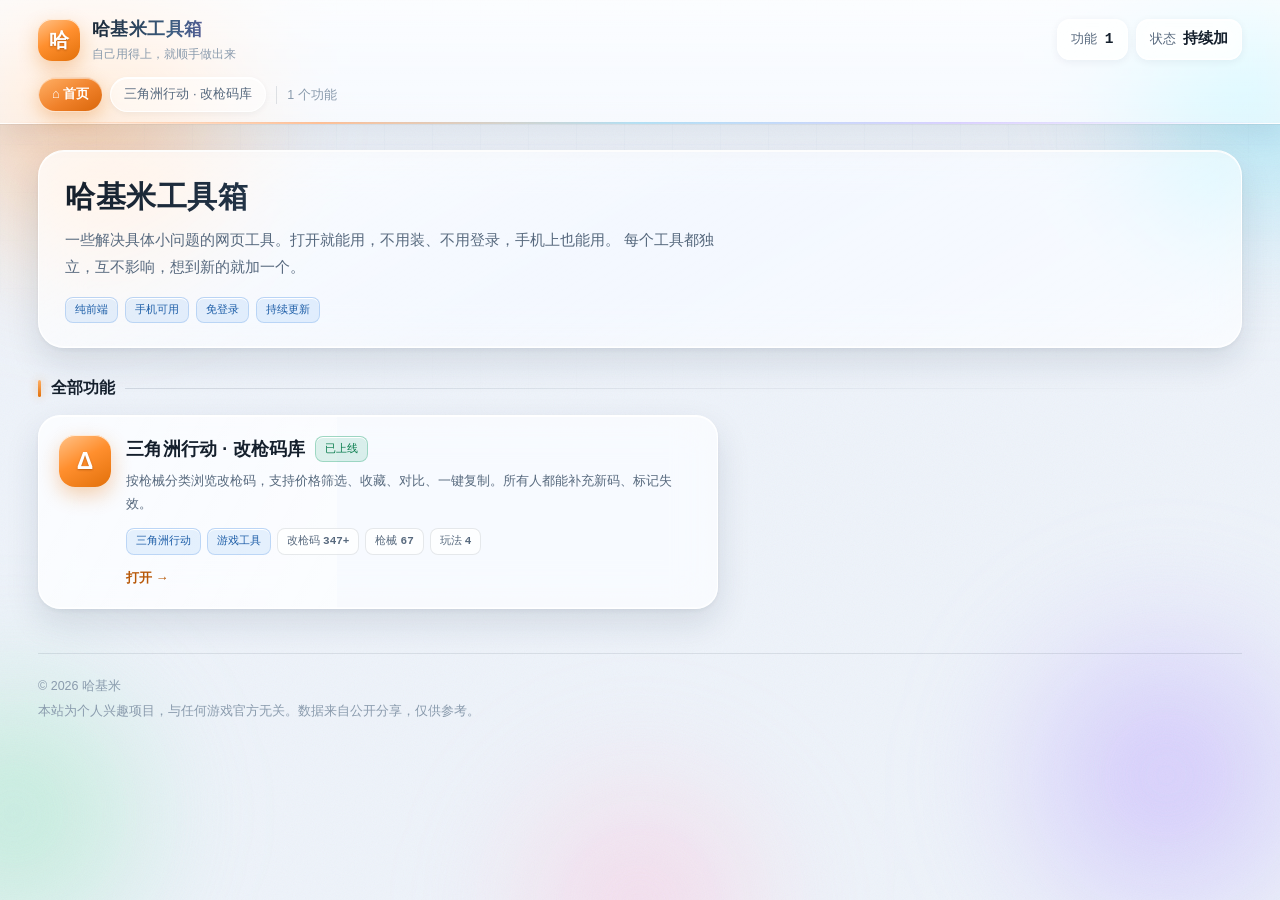
==== docs/index.html @ 0a2fc997 "update docs/index.html" ====
<!DOCTYPE html>
<html lang="zh-CN" data-base="./">
<head>
<meta charset="UTF-8" />
<meta name="viewport" content="width=device-width, initial-scale=1, viewport-fit=cover" />
<title>哈基米工具箱</title>
<meta name="description" content="哈基米工具箱 —— 自己用得上就顺手做出来的网页小工具集合，打开就能用，不用登录。" />
<link rel="icon" type="image/svg+xml" href="favicon.svg" />
<link rel="stylesheet" href="assets/theme.css" />
</head>
<body>
<div class="grain"></div>

<header class="top">
  <div class="top-in">
    <a class="brand" href="./">
      <div class="mark">哈</div>
      <div>
        <h1>哈基米工具箱</h1>
        <div class="sub">自己用得上，就顺手做出来</div>
      </div>
    </a>
    <div class="stats">
      <div class="stat">功能 <b id="s-feat">0</b></div>
      <div class="stat">状态 <b>持续加</b></div>
    </div>
  </div>
  <nav class="fnav" id="siteNav"></nav>
</header>

<div class="wrap">

  <section class="hero">
    <h2>哈基米工具箱</h2>
    <p>
      一些解决具体小问题的网页工具。打开就能用，不用装、不用登录，手机上也能用。
      每个工具都独立，互不影响，想到新的就加一个。
    </p>
    <div class="hero-tags">
      <span class="badge ftag">纯前端</span>
      <span class="badge ftag">手机可用</span>
      <span class="badge ftag">免登录</span>
      <span class="badge ftag">持续更新</span>
    </div>
  </section>

  <h3 class="sec-title">全部功能</h3>
  <div class="feat-grid" id="featureList"></div>

  <footer class="site">
    <div id="siteCopy"></div>
    <div>本站为个人兴趣项目，与任何游戏官方无关。数据来自公开分享，仅供参考。</div>
  </footer>

</div>

<script src="assets/site.js"></script>
</body>
</html>
---- docs/assets/theme.css ----
/* ============================================================
   哈基米工具箱 · 共用主题
   浅色液态玻璃。所有页面共用这一份，功能页只需写自己的部分。
   ============================================================ */

:root{
  --bg:#eef3fa;
  --txt:#141f2c; --dim:#57697e; --dim2:#8a9bad;
  --accent:#e2700a; --accent2:#b8590a; --ok:#0f9d63; --star:#c98a00; --bad:#d64545;
  --cyan:#0f8fa8;
  --mono:"JetBrains Mono","SFMono-Regular",Consolas,"Liberation Mono",monospace;
  /* 浅色液态玻璃 */
  --glass:rgba(255,255,255,.62);
  --glass-2:rgba(255,255,255,.78);
  --rim:rgba(255,255,255,.9);
  --rim-2:rgba(20,40,65,.09);
  --blur:blur(20px) saturate(185%);
  --shadow:0 2px 4px rgba(20,40,65,.05), 0 14px 34px rgba(20,40,65,.12);
  --inset:inset 0 1px 0 rgba(255,255,255,.95), inset 0 -1px 0 rgba(255,255,255,.5);
  --radius:22px;
  --maxw:1240px;
}

*{box-sizing:border-box}
[hidden]{display:none !important}
html,body{margin:0;padding:0}
body{
  color:var(--txt);min-height:100vh;-webkit-font-smoothing:antialiased;
  font:15px/1.6 -apple-system,BlinkMacSystemFont,"Segoe UI","Microsoft YaHei",sans-serif;
  background:var(--bg);
}

/* ① 淡淡的七彩光晕 —— 玻璃要有东西可以“折射”才成立 */
body::before{
  content:"";position:fixed;inset:-22%;z-index:0;pointer-events:none;
  background:
    radial-gradient(closest-side,rgba(255,178,120,.62),transparent 70%) 6% 2%/46vmax 46vmax no-repeat,
    radial-gradient(closest-side,rgba(126,214,235,.55),transparent 70%) 98% 4%/42vmax 42vmax no-repeat,
    radial-gradient(closest-side,rgba(186,166,255,.55),transparent 70%) 92% 96%/46vmax 46vmax no-repeat,
    radial-gradient(closest-side,rgba(150,225,186,.5),transparent 70%) 2% 98%/42vmax 42vmax no-repeat,
    radial-gradient(closest-side,rgba(255,190,215,.45),transparent 70%) 50% 108%/40vmax 40vmax no-repeat;
  filter:blur(48px) saturate(1.15);
  animation:drift 52s ease-in-out infinite alternate;
}
@keyframes drift{
  0%{transform:translate3d(0,0,0) scale(1)}
  50%{transform:translate3d(-2.4%,1.6%,0) scale(1.08)}
  100%{transform:translate3d(2%,-2%,0) scale(1.03)}
}
/* ② 极淡网格 + 颗粒噪点 */
body::after{
  content:"";position:fixed;inset:0;z-index:1;pointer-events:none;opacity:.55;
  background-image:
    linear-gradient(rgba(40,80,130,.05) 1px,transparent 1px),
    linear-gradient(90deg,rgba(40,80,130,.05) 1px,transparent 1px);
  background-size:48px 48px;
  -webkit-mask-image:radial-gradient(ellipse 118% 76% at 50% -6%,#000 6%,transparent 74%);
  mask-image:radial-gradient(ellipse 118% 76% at 50% -6%,#000 6%,transparent 74%);
}
.grain{position:fixed;inset:0;z-index:2;pointer-events:none;opacity:.05;mix-blend-mode:multiply;
  background-image:url("data:image/svg+xml,%3Csvg xmlns='http://www.w3.org/2000/svg' width='180' height='180'%3E%3Cfilter id='n'%3E%3CfeTurbulence type='fractalNoise' baseFrequency='.9' numOctaves='3'/%3E%3C/filter%3E%3Crect width='100%25' height='100%25' filter='url(%23n)'/%3E%3C/svg%3E")}

::selection{background:rgba(226,112,10,.22)}
::-webkit-scrollbar{width:10px;height:10px}
::-webkit-scrollbar-track{background:transparent}
::-webkit-scrollbar-thumb{background:rgba(30,60,95,.22);border-radius:6px;border:2px solid transparent;background-clip:content-box}
::-webkit-scrollbar-thumb:hover{background:rgba(30,60,95,.4);background-clip:content-box}

@keyframes cardIn{from{opacity:0;transform:translateY(9px) scale(.985)}to{opacity:1;transform:none}}
@media (prefers-reduced-motion:reduce){*{animation:none!important;transition:none!important}}

a{color:var(--accent2)}
button{font-family:inherit}
.wrap{max-width:var(--maxw);margin:0 auto;padding:0 18px 120px;position:relative;z-index:3}

/* ---------------- 顶栏 ---------------- */
header.top{position:sticky;top:0;z-index:30;
  background:linear-gradient(180deg,rgba(255,255,255,.82),rgba(255,255,255,.62));
  backdrop-filter:var(--blur);-webkit-backdrop-filter:var(--blur);
  border-bottom:1px solid rgba(255,255,255,.9);
  box-shadow:0 1px 0 rgba(20,40,65,.05),0 10px 28px rgba(20,40,65,.08)}
header.top::after{content:"";position:absolute;left:0;right:0;bottom:-1px;height:2px;
  background:linear-gradient(90deg,transparent,rgba(255,150,80,.6),rgba(120,200,235,.55),rgba(186,166,255,.5),transparent)}
.top-in{max-width:var(--maxw);margin:0 auto;padding:15px 18px 13px;display:flex;align-items:center;gap:14px;flex-wrap:wrap}
.brand{display:flex;align-items:center;gap:12px;min-width:0;cursor:pointer;text-decoration:none}
.mark{width:42px;height:42px;flex:0 0 42px;border-radius:14px;
  background:linear-gradient(150deg,#ffc38a,#ff8f2e 46%,#e2700a);
  display:grid;place-items:center;font-weight:800;font-size:20px;color:#fff;
  text-shadow:0 1px 2px rgba(120,50,0,.45);
  box-shadow:0 8px 20px rgba(226,112,10,.32),inset 0 1px 0 rgba(255,255,255,.75)}
.brand h1,.brand .bt{margin:0;font-size:17.5px;letter-spacing:.4px;white-space:nowrap;
  background:linear-gradient(92deg,#1b2836,#3c5d80 55%,#6b5ea8);-webkit-background-clip:text;
  background-clip:text;color:transparent}
.brand .sub{font-size:12px;color:var(--dim2);margin-top:2px}
.stats{margin-left:auto;display:flex;gap:8px;flex-wrap:wrap}
.stat{border-radius:13px;padding:8px 13px;font-size:12.5px;color:var(--dim);white-space:nowrap;
  background:rgba(255,255,255,.66);border:1px solid rgba(255,255,255,.95);
  backdrop-filter:blur(12px) saturate(160%);-webkit-backdrop-filter:blur(12px) saturate(160%);
  box-shadow:var(--inset),0 2px 8px rgba(20,40,65,.06)}
.stat b{color:var(--txt);font-size:14.5px;font-family:var(--mono);margin-left:4px}

/* 功能切换导航（顶栏第二行，由 site.js 渲染） */
.fnav{max-width:var(--maxw);margin:0 auto;padding:0 18px 11px;display:flex;gap:7px;flex-wrap:wrap;align-items:center}
.fnav a{display:inline-flex;align-items:center;gap:6px;padding:6px 13px;border-radius:999px;
  font-size:13px;text-decoration:none;color:var(--dim);white-space:nowrap;
  background:rgba(255,255,255,.5);border:1px solid rgba(255,255,255,.9);
  box-shadow:inset 0 1px 0 #fff,0 2px 6px rgba(20,40,65,.05);transition:.16s}
.fnav a:hover{color:var(--txt);transform:translateY(-1px);background:rgba(255,255,255,.75)}
.fnav a.on{color:#fff;font-weight:700;border-color:rgba(255,255,255,.7);
  background:linear-gradient(150deg,#ffb066,#f0812a 55%,#d9660a);
  box-shadow:0 6px 18px rgba(226,112,10,.3),inset 0 1px 0 rgba(255,255,255,.5)}
.fnav .sep{width:1px;height:18px;background:rgba(20,40,65,.12);margin:0 3px}

/* ---------------- 按钮 ---------------- */
.btn{padding:10px 15px;border-radius:12px;font-size:13.5px;cursor:pointer;white-space:nowrap;
  color:var(--dim);background:rgba(255,255,255,.7);border:1px solid rgba(255,255,255,.95);
  backdrop-filter:blur(10px);box-shadow:var(--inset),0 2px 8px rgba(20,40,65,.06);
  transition:transform .16s,border-color .16s,color .16s,box-shadow .16s}
.btn:hover{color:var(--txt);transform:translateY(-1px);
  border-color:rgba(255,255,255,1);box-shadow:var(--inset),0 6px 16px rgba(20,40,65,.12)}
.btn.on,.btn.primary{color:#fff;font-weight:700;border-color:rgba(255,255,255,.7);
  background:linear-gradient(150deg,#ffb066,#f0812a 52%,#d9660a);
  box-shadow:0 8px 20px rgba(226,112,10,.32),inset 0 1px 0 rgba(255,255,255,.5)}
.btn.ghost{background:rgba(255,255,255,.5)}

/* ---------------- 通用小元件 ---------------- */
.badge{font-size:11px;padding:3.5px 9px;border-radius:8px;white-space:nowrap;color:var(--dim);
  background:rgba(255,255,255,.72);border:1px solid rgba(20,40,65,.1);
  box-shadow:inset 0 1px 0 #fff}
.copy{flex:0 0 auto;padding:7px 13px;border-radius:11px;font-size:12.5px;cursor:pointer;white-space:nowrap;
  color:var(--txt);background:rgba(255,255,255,.8);border:1px solid rgba(255,255,255,.95);
  box-shadow:var(--inset),0 2px 6px rgba(20,40,65,.07);transition:.16s}
.copy:hover{color:#fff;font-weight:700;border-color:rgba(255,255,255,.7);
  background:linear-gradient(150deg,#ffb066,#f0812a);box-shadow:0 6px 16px rgba(226,112,10,.3)}
.copy.done{color:#fff;font-weight:700;background:var(--ok);border-color:transparent}
.icon-btn{width:32px;height:32px;border-radius:11px;font-size:15px;line-height:1;padding:0;cursor:pointer;
  display:grid;place-items:center;color:var(--dim2);background:rgba(255,255,255,.75);
  border:1px solid rgba(255,255,255,.95);box-shadow:var(--inset),0 2px 6px rgba(20,40,65,.07);transition:.16s}
.icon-btn:hover{color:var(--txt);transform:translateY(-1px);box-shadow:var(--inset),0 6px 14px rgba(20,40,65,.13)}

/* ---------------- 表单 ---------------- */
input[type=text],input[type=search],input:not([type]),select{
  padding:11px 13px;border-radius:13px;color:var(--txt);font-size:14px;font-family:inherit;
  outline:none;background:rgba(255,255,255,.9);border:1px solid rgba(20,40,65,.14);
  box-shadow:inset 0 1px 2px rgba(20,40,65,.06);transition:.16s}
input:focus,select:focus{border-color:rgba(226,112,10,.6);box-shadow:0 0 0 3px rgba(226,112,10,.16)}
.form-grid{display:flex;flex-direction:column;gap:12px;margin-top:4px}
.form-grid label{display:flex;flex-direction:column;gap:5px;font-size:13px;color:var(--dim)}
.form-grid label b{color:var(--accent2);font-weight:600}
.form-grid .hint{font-size:11.5px;color:var(--dim2)}
.form-actions{display:flex;gap:9px;justify-content:flex-end;margin-top:6px}
.form-actions .btn{padding:10px 18px}
.form-err{color:var(--bad);font-size:13px;min-height:18px}

/* ---------------- 弹窗 / 提示 / 回到顶部 ---------------- */
.modal{position:fixed;inset:0;z-index:60;display:flex;align-items:center;justify-content:center;padding:20px;
  background:rgba(210,222,238,.55);backdrop-filter:blur(12px) saturate(140%);-webkit-backdrop-filter:blur(12px)}
.modal-in{width:100%;max-width:1000px;max-height:86vh;overflow:auto;padding:20px 22px 24px;border-radius:24px;
  background:rgba(255,255,255,.9);
  border:1px solid #fff;backdrop-filter:blur(30px) saturate(190%);-webkit-backdrop-filter:blur(30px) saturate(190%);
  box-shadow:inset 0 1px 0 #fff,0 30px 70px rgba(20,40,65,.28)}
.modal h2{margin:0 0 14px;font-size:17px;display:flex;align-items:center;gap:10px}
.modal h2 .x{margin-left:auto}

.toast{position:fixed;left:50%;bottom:26px;z-index:80;font-weight:700;font-size:14px;padding:11px 22px;border-radius:16px;
  color:#fff;background:linear-gradient(160deg,#3ecf95,var(--ok));border:1px solid rgba(255,255,255,.6);
  box-shadow:inset 0 1px 0 rgba(255,255,255,.5),0 16px 36px rgba(20,40,65,.24);
  transform:translate(-50%,90px);opacity:0;pointer-events:none;transition:.28s}
.toast.on{transform:translate(-50%,0);opacity:1}
.toast.err{background:linear-gradient(160deg,#f0837f,var(--bad))}

.totop{position:fixed;right:20px;bottom:22px;z-index:45;width:46px;height:46px;border-radius:16px;
  font-size:18px;color:var(--txt);cursor:pointer;display:grid;place-items:center;
  background:rgba(255,255,255,.85);border:1px solid #fff;
  backdrop-filter:blur(20px) saturate(180%);-webkit-backdrop-filter:blur(20px) saturate(180%);
  box-shadow:inset 0 1px 0 #fff,0 16px 36px rgba(20,40,65,.2);
  transition:opacity .24s,transform .24s,color .16s;
  opacity:0;transform:translateY(12px);pointer-events:none}
.totop.on{opacity:1;transform:none;pointer-events:auto}
.totop:hover{color:var(--accent);transform:translateY(-3px)}

.empty{text-align:center;padding:70px 20px;color:var(--dim2)}
.empty b{display:block;font-size:16px;color:var(--dim);margin-bottom:6px}

footer.site{margin-top:44px;padding-top:20px;border-top:1px solid rgba(20,40,65,.1);
  font-size:12.5px;color:var(--dim2);line-height:2}

/* 通用玻璃卡片（功能页可复用） */
.card{position:relative;border-radius:var(--radius);padding:16px 17px;
  background-color:rgba(255,255,255,.66);
  background-image:linear-gradient(160deg,rgba(255,255,255,.5),rgba(255,255,255,.16) 50%,rgba(255,255,255,.34));
  border:1px solid rgba(255,255,255,.95);border-top-color:rgba(255,255,255,1);
  backdrop-filter:var(--blur);-webkit-backdrop-filter:var(--blur);
  box-shadow:var(--inset),var(--shadow);
  transition:transform .2s ease,box-shadow .2s ease;animation:cardIn .3s ease both}
.card:hover{transform:translateY(-4px);
  box-shadow:var(--inset),0 26px 50px rgba(20,40,65,.2),0 0 30px rgba(255,168,96,.25)}

@media (max-width:620px){
  .brand h1,.brand .bt{font-size:15px} .stats{width:100%;margin-left:0}
}
@media (max-width:760px){
  body::before{filter:blur(34px) saturate(1.1)}
}

/* ============================================================
   首页：Hero + 功能卡片
   ============================================================ */
.hero{margin:26px 0 22px;padding:26px 26px 24px;border-radius:26px;position:relative;overflow:hidden;
  background:linear-gradient(150deg,rgba(255,255,255,.8),rgba(255,255,255,.5) 50%,rgba(255,255,255,.68));
  border:1px solid rgba(255,255,255,.95);backdrop-filter:var(--blur);-webkit-backdrop-filter:var(--blur);
  box-shadow:var(--inset),var(--shadow);animation:cardIn .3s ease both}
.hero h2{margin:0 0 11px;font-size:30px;letter-spacing:.5px;line-height:1.3;
  background:linear-gradient(92deg,#16202c,#3c5d80 50%,#6b5ea8);
  -webkit-background-clip:text;background-clip:text;color:transparent}
.hero p{margin:0;font-size:14.5px;color:var(--dim);max-width:660px;line-height:1.85}
.hero .hero-tags{display:flex;gap:7px;flex-wrap:wrap;margin-top:16px}

.sec-title{display:flex;align-items:center;gap:10px;margin:28px 0 14px;font-size:15.5px;font-weight:700;color:var(--txt)}
.sec-title::before{content:"";width:3px;height:17px;border-radius:2px;
  background:linear-gradient(180deg,#ffb066,#e2700a);box-shadow:0 0 10px rgba(226,112,10,.45)}
.sec-title::after{content:"";flex:1;height:1px;background:linear-gradient(90deg,rgba(20,40,65,.13),transparent)}

.feat-grid{display:grid;gap:14px;grid-template-columns:repeat(auto-fit,minmax(320px,1fr))}
.fcard{position:relative;overflow:hidden;display:flex;gap:15px;padding:19px 20px;border-radius:22px;
  max-width:680px;text-decoration:none;color:inherit;
  background-color:rgba(255,255,255,.66);
  background-image:linear-gradient(118deg,rgba(255,255,255,.9),rgba(255,255,255,0) 38%,rgba(255,255,255,.45));
  background-size:240% 100%;background-position:140% 0;background-repeat:no-repeat;
  border:1px solid rgba(255,255,255,.95);border-top-color:#fff;
  backdrop-filter:var(--blur);-webkit-backdrop-filter:var(--blur);
  box-shadow:var(--inset),var(--shadow);
  transition:transform .2s,box-shadow .2s,background-position .6s;
  animation:cardIn .3s ease both}
.fcard:hover{transform:translateY(-4px);background-position:-45% 0;
  box-shadow:var(--inset),0 26px 50px rgba(20,40,65,.2),0 0 30px rgba(255,168,96,.25)}
.fcard.coming{opacity:.72;cursor:default}
.fcard.coming:hover{transform:none;background-position:140% 0;box-shadow:var(--inset),var(--shadow)}
.ficon{flex:0 0 52px;height:52px;border-radius:16px;display:grid;place-items:center;
  font-size:23px;font-weight:800;color:#fff;text-shadow:0 1px 2px rgba(120,50,0,.45);
  background:linear-gradient(150deg,#ffc38a,#ff8f2e 46%,#e2700a);
  box-shadow:0 8px 20px rgba(226,112,10,.32),inset 0 1px 0 rgba(255,255,255,.75)}
.fcard.coming .ficon{background:linear-gradient(150deg,#d5dfea,#b9c7d6);box-shadow:none;color:#5b6b7e;text-shadow:none}
.fbody{flex:1;min-width:0}
.fhead{display:flex;align-items:center;gap:9px;flex-wrap:wrap}
.fname{font-size:17.5px;font-weight:700;letter-spacing:.25px}
.fdesc{margin-top:7px;font-size:13px;color:var(--dim);line-height:1.75}
.fbadges{display:flex;gap:6px;flex-wrap:wrap;margin-top:12px}
.badge.ftag{color:#1f5fa8;border-color:rgba(60,130,220,.24);background:rgba(90,160,240,.14)}
.badge.st-online{color:#0b7d4f;border-color:rgba(15,157,99,.3);background:rgba(15,157,99,.13)}
.badge.st-beta{color:#9a6a00;border-color:rgba(201,138,0,.3);background:rgba(255,196,60,.2)}
.badge.st-coming{color:var(--dim2)}
.fgo{margin-top:13px;font-size:13px;font-weight:600;color:var(--accent2);
  display:flex;align-items:center;gap:6px;transition:gap .2s}
.fcard:hover .fgo{gap:11px}

@media (max-width:620px){
  .hero{padding:20px 18px;border-radius:22px}
  .hero h2{font-size:24px}
  .feat-grid{grid-template-columns:1fr}
}
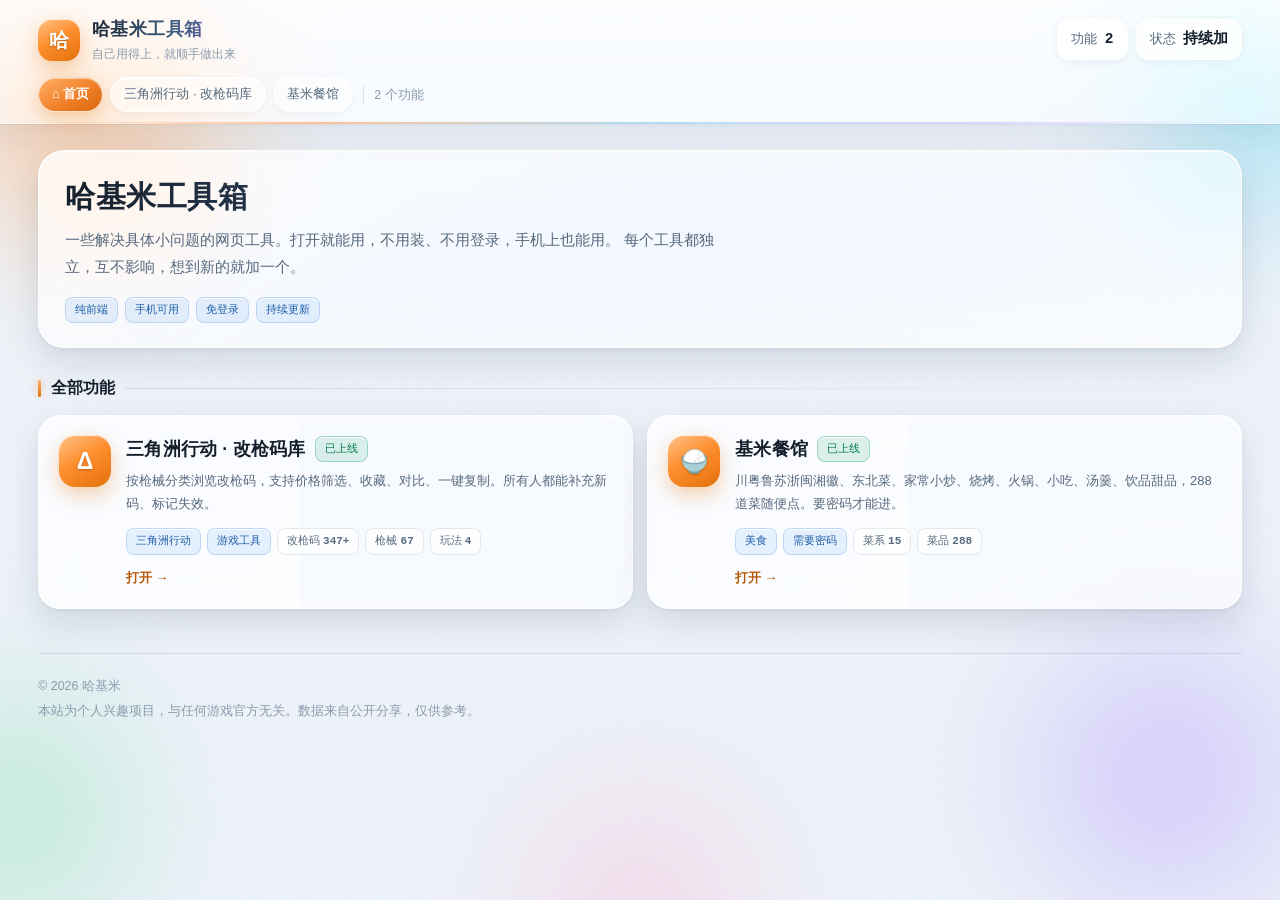
==== commit 4c959ce8: "update docs/index.html" ====
--- a/docs/index.html
+++ b/docs/index.html
@@ -6,6 +6,17 @@
 <title>哈基米工具箱</title>
 <meta name="description" content="哈基米工具箱 —— 自己用得上就顺手做出来的网页小工具集合，打开就能用，不用登录。" />
 <link rel="icon" type="image/svg+xml" href="favicon.svg" />
+<!-- 图标与 PWA -->
+<link rel="apple-touch-icon" sizes="180x180" href="icons/apple-touch-icon.png" />
+<link rel="icon" type="image/png" sizes="192x192" href="icons/icon-192.png" />
+<link rel="icon" type="image/png" sizes="32x32" href="icons/favicon-32.png" />
+<link rel="manifest" href="manifest.webmanifest" />
+<meta name="theme-color" content="#f0892c" />
+<meta name="apple-mobile-web-app-capable" content="yes" />
+<meta name="apple-mobile-web-app-status-bar-style" content="default" />
+<meta name="apple-mobile-web-app-title" content="哈基米" />
+<meta name="mobile-web-app-capable" content="yes" />
+<!-- /图标与 PWA -->
 <link rel="stylesheet" href="assets/theme.css" />
 </head>
 <body>
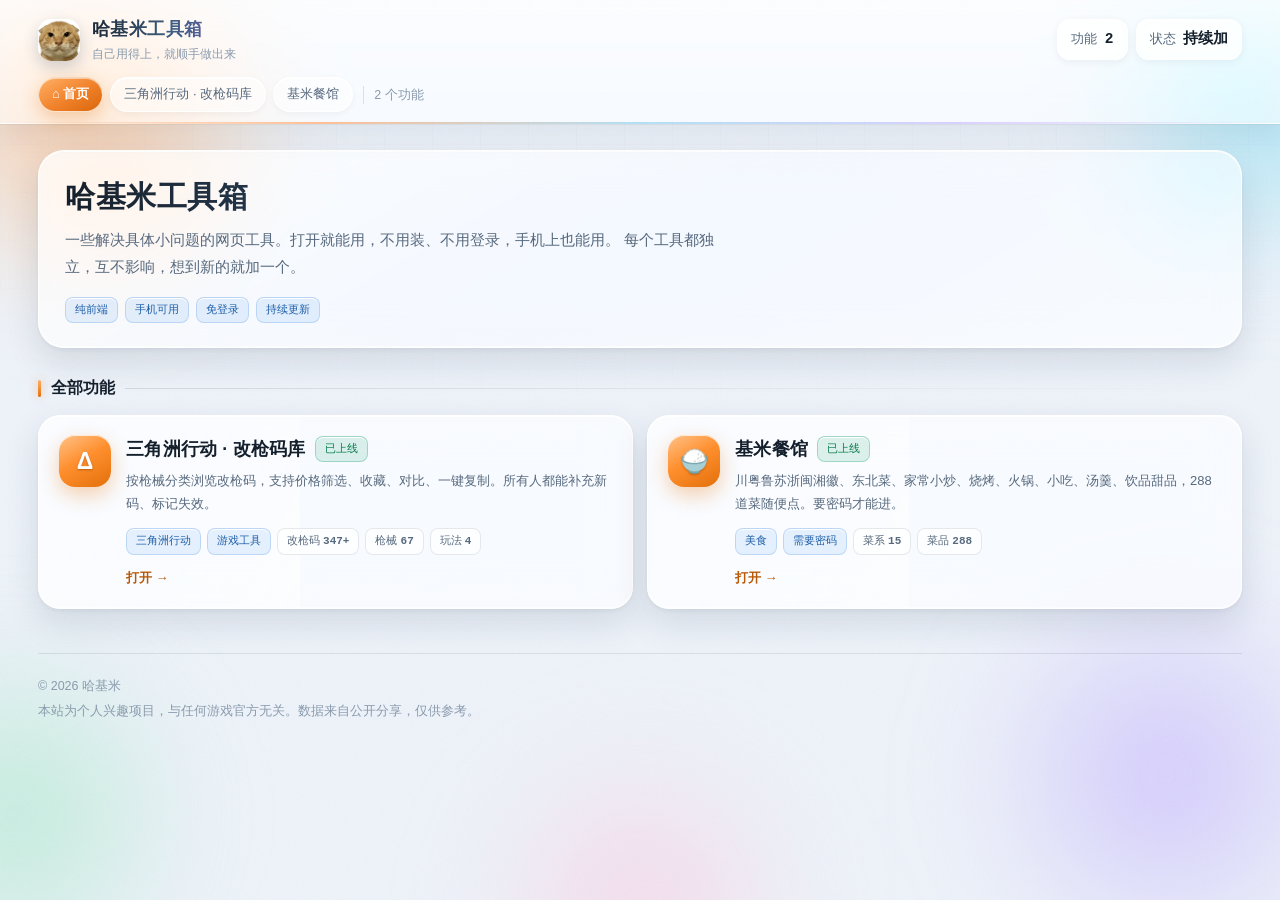
==== commit 34261598: "update docs/index.html" ====
--- a/docs/index.html
+++ b/docs/index.html
@@ -25,7 +25,7 @@
 <header class="top">
   <div class="top-in">
     <a class="brand" href="./">
-      <div class="mark">哈</div>
+      <div class="mark has-img"><img src="icons/icon-192.png" alt="哈基米工具箱" width="42" height="42" /></div>
       <div>
         <h1>哈基米工具箱</h1>
         <div class="sub">自己用得上，就顺手做出来</div>
--- a/docs/assets/theme.css
+++ b/docs/assets/theme.css
@@ -1,261 +1,266 @@
-/* ============================================================
-   哈基米工具箱 · 共用主题
-   浅色液态玻璃。所有页面共用这一份，功能页只需写自己的部分。
-   ============================================================ */
-
-:root{
-  --bg:#eef3fa;
-  --txt:#141f2c; --dim:#57697e; --dim2:#8a9bad;
-  --accent:#e2700a; --accent2:#b8590a; --ok:#0f9d63; --star:#c98a00; --bad:#d64545;
-  --cyan:#0f8fa8;
-  --mono:"JetBrains Mono","SFMono-Regular",Consolas,"Liberation Mono",monospace;
-  /* 浅色液态玻璃 */
-  --glass:rgba(255,255,255,.62);
-  --glass-2:rgba(255,255,255,.78);
-  --rim:rgba(255,255,255,.9);
-  --rim-2:rgba(20,40,65,.09);
-  --blur:blur(20px) saturate(185%);
-  --shadow:0 2px 4px rgba(20,40,65,.05), 0 14px 34px rgba(20,40,65,.12);
-  --inset:inset 0 1px 0 rgba(255,255,255,.95), inset 0 -1px 0 rgba(255,255,255,.5);
-  --radius:22px;
-  --maxw:1240px;
-}
-
-*{box-sizing:border-box}
-[hidden]{display:none !important}
-html,body{margin:0;padding:0}
-body{
-  color:var(--txt);min-height:100vh;-webkit-font-smoothing:antialiased;
-  font:15px/1.6 -apple-system,BlinkMacSystemFont,"Segoe UI","Microsoft YaHei",sans-serif;
-  background:var(--bg);
-}
-
-/* ① 淡淡的七彩光晕 —— 玻璃要有东西可以“折射”才成立 */
-body::before{
-  content:"";position:fixed;inset:-22%;z-index:0;pointer-events:none;
-  background:
-    radial-gradient(closest-side,rgba(255,178,120,.62),transparent 70%) 6% 2%/46vmax 46vmax no-repeat,
-    radial-gradient(closest-side,rgba(126,214,235,.55),transparent 70%) 98% 4%/42vmax 42vmax no-repeat,
-    radial-gradient(closest-side,rgba(186,166,255,.55),transparent 70%) 92% 96%/46vmax 46vmax no-repeat,
-    radial-gradient(closest-side,rgba(150,225,186,.5),transparent 70%) 2% 98%/42vmax 42vmax no-repeat,
-    radial-gradient(closest-side,rgba(255,190,215,.45),transparent 70%) 50% 108%/40vmax 40vmax no-repeat;
-  filter:blur(48px) saturate(1.15);
-  animation:drift 52s ease-in-out infinite alternate;
-}
-@keyframes drift{
-  0%{transform:translate3d(0,0,0) scale(1)}
-  50%{transform:translate3d(-2.4%,1.6%,0) scale(1.08)}
-  100%{transform:translate3d(2%,-2%,0) scale(1.03)}
-}
-/* ② 极淡网格 + 颗粒噪点 */
-body::after{
-  content:"";position:fixed;inset:0;z-index:1;pointer-events:none;opacity:.55;
-  background-image:
-    linear-gradient(rgba(40,80,130,.05) 1px,transparent 1px),
-    linear-gradient(90deg,rgba(40,80,130,.05) 1px,transparent 1px);
-  background-size:48px 48px;
-  -webkit-mask-image:radial-gradient(ellipse 118% 76% at 50% -6%,#000 6%,transparent 74%);
-  mask-image:radial-gradient(ellipse 118% 76% at 50% -6%,#000 6%,transparent 74%);
-}
-.grain{position:fixed;inset:0;z-index:2;pointer-events:none;opacity:.05;mix-blend-mode:multiply;
-  background-image:url("data:image/svg+xml,%3Csvg xmlns='http://www.w3.org/2000/svg' width='180' height='180'%3E%3Cfilter id='n'%3E%3CfeTurbulence type='fractalNoise' baseFrequency='.9' numOctaves='3'/%3E%3C/filter%3E%3Crect width='100%25' height='100%25' filter='url(%23n)'/%3E%3C/svg%3E")}
-
-::selection{background:rgba(226,112,10,.22)}
-::-webkit-scrollbar{width:10px;height:10px}
-::-webkit-scrollbar-track{background:transparent}
-::-webkit-scrollbar-thumb{background:rgba(30,60,95,.22);border-radius:6px;border:2px solid transparent;background-clip:content-box}
-::-webkit-scrollbar-thumb:hover{background:rgba(30,60,95,.4);background-clip:content-box}
-
-@keyframes cardIn{from{opacity:0;transform:translateY(9px) scale(.985)}to{opacity:1;transform:none}}
-@media (prefers-reduced-motion:reduce){*{animation:none!important;transition:none!important}}
-
-a{color:var(--accent2)}
-button{font-family:inherit}
-.wrap{max-width:var(--maxw);margin:0 auto;padding:0 18px 120px;position:relative;z-index:3}
-
-/* ---------------- 顶栏 ---------------- */
-header.top{position:sticky;top:0;z-index:30;
-  background:linear-gradient(180deg,rgba(255,255,255,.82),rgba(255,255,255,.62));
-  backdrop-filter:var(--blur);-webkit-backdrop-filter:var(--blur);
-  border-bottom:1px solid rgba(255,255,255,.9);
-  box-shadow:0 1px 0 rgba(20,40,65,.05),0 10px 28px rgba(20,40,65,.08)}
-header.top::after{content:"";position:absolute;left:0;right:0;bottom:-1px;height:2px;
-  background:linear-gradient(90deg,transparent,rgba(255,150,80,.6),rgba(120,200,235,.55),rgba(186,166,255,.5),transparent)}
-.top-in{max-width:var(--maxw);margin:0 auto;padding:15px 18px 13px;display:flex;align-items:center;gap:14px;flex-wrap:wrap}
-.brand{display:flex;align-items:center;gap:12px;min-width:0;cursor:pointer;text-decoration:none}
-.mark{width:42px;height:42px;flex:0 0 42px;border-radius:14px;
-  background:linear-gradient(150deg,#ffc38a,#ff8f2e 46%,#e2700a);
-  display:grid;place-items:center;font-weight:800;font-size:20px;color:#fff;
-  text-shadow:0 1px 2px rgba(120,50,0,.45);
-  box-shadow:0 8px 20px rgba(226,112,10,.32),inset 0 1px 0 rgba(255,255,255,.75)}
-.brand h1,.brand .bt{margin:0;font-size:17.5px;letter-spacing:.4px;white-space:nowrap;
-  background:linear-gradient(92deg,#1b2836,#3c5d80 55%,#6b5ea8);-webkit-background-clip:text;
-  background-clip:text;color:transparent}
-.brand .sub{font-size:12px;color:var(--dim2);margin-top:2px}
-.stats{margin-left:auto;display:flex;gap:8px;flex-wrap:wrap}
-.stat{border-radius:13px;padding:8px 13px;font-size:12.5px;color:var(--dim);white-space:nowrap;
-  background:rgba(255,255,255,.66);border:1px solid rgba(255,255,255,.95);
-  backdrop-filter:blur(12px) saturate(160%);-webkit-backdrop-filter:blur(12px) saturate(160%);
-  box-shadow:var(--inset),0 2px 8px rgba(20,40,65,.06)}
-.stat b{color:var(--txt);font-size:14.5px;font-family:var(--mono);margin-left:4px}
-
-/* 功能切换导航（顶栏第二行，由 site.js 渲染） */
-.fnav{max-width:var(--maxw);margin:0 auto;padding:0 18px 11px;display:flex;gap:7px;flex-wrap:wrap;align-items:center}
-.fnav a{display:inline-flex;align-items:center;gap:6px;padding:6px 13px;border-radius:999px;
-  font-size:13px;text-decoration:none;color:var(--dim);white-space:nowrap;
-  background:rgba(255,255,255,.5);border:1px solid rgba(255,255,255,.9);
-  box-shadow:inset 0 1px 0 #fff,0 2px 6px rgba(20,40,65,.05);transition:.16s}
-.fnav a:hover{color:var(--txt);transform:translateY(-1px);background:rgba(255,255,255,.75)}
-.fnav a.on{color:#fff;font-weight:700;border-color:rgba(255,255,255,.7);
-  background:linear-gradient(150deg,#ffb066,#f0812a 55%,#d9660a);
-  box-shadow:0 6px 18px rgba(226,112,10,.3),inset 0 1px 0 rgba(255,255,255,.5)}
-.fnav .sep{width:1px;height:18px;background:rgba(20,40,65,.12);margin:0 3px}
-
-/* ---------------- 按钮 ---------------- */
-.btn{padding:10px 15px;border-radius:12px;font-size:13.5px;cursor:pointer;white-space:nowrap;
-  color:var(--dim);background:rgba(255,255,255,.7);border:1px solid rgba(255,255,255,.95);
-  backdrop-filter:blur(10px);box-shadow:var(--inset),0 2px 8px rgba(20,40,65,.06);
-  transition:transform .16s,border-color .16s,color .16s,box-shadow .16s}
-.btn:hover{color:var(--txt);transform:translateY(-1px);
-  border-color:rgba(255,255,255,1);box-shadow:var(--inset),0 6px 16px rgba(20,40,65,.12)}
-.btn.on,.btn.primary{color:#fff;font-weight:700;border-color:rgba(255,255,255,.7);
-  background:linear-gradient(150deg,#ffb066,#f0812a 52%,#d9660a);
-  box-shadow:0 8px 20px rgba(226,112,10,.32),inset 0 1px 0 rgba(255,255,255,.5)}
-.btn.ghost{background:rgba(255,255,255,.5)}
-
-/* ---------------- 通用小元件 ---------------- */
-.badge{font-size:11px;padding:3.5px 9px;border-radius:8px;white-space:nowrap;color:var(--dim);
-  background:rgba(255,255,255,.72);border:1px solid rgba(20,40,65,.1);
-  box-shadow:inset 0 1px 0 #fff}
-.copy{flex:0 0 auto;padding:7px 13px;border-radius:11px;font-size:12.5px;cursor:pointer;white-space:nowrap;
-  color:var(--txt);background:rgba(255,255,255,.8);border:1px solid rgba(255,255,255,.95);
-  box-shadow:var(--inset),0 2px 6px rgba(20,40,65,.07);transition:.16s}
-.copy:hover{color:#fff;font-weight:700;border-color:rgba(255,255,255,.7);
-  background:linear-gradient(150deg,#ffb066,#f0812a);box-shadow:0 6px 16px rgba(226,112,10,.3)}
-.copy.done{color:#fff;font-weight:700;background:var(--ok);border-color:transparent}
-.icon-btn{width:32px;height:32px;border-radius:11px;font-size:15px;line-height:1;padding:0;cursor:pointer;
-  display:grid;place-items:center;color:var(--dim2);background:rgba(255,255,255,.75);
-  border:1px solid rgba(255,255,255,.95);box-shadow:var(--inset),0 2px 6px rgba(20,40,65,.07);transition:.16s}
-.icon-btn:hover{color:var(--txt);transform:translateY(-1px);box-shadow:var(--inset),0 6px 14px rgba(20,40,65,.13)}
-
-/* ---------------- 表单 ---------------- */
-input[type=text],input[type=search],input:not([type]),select{
-  padding:11px 13px;border-radius:13px;color:var(--txt);font-size:14px;font-family:inherit;
-  outline:none;background:rgba(255,255,255,.9);border:1px solid rgba(20,40,65,.14);
-  box-shadow:inset 0 1px 2px rgba(20,40,65,.06);transition:.16s}
-input:focus,select:focus{border-color:rgba(226,112,10,.6);box-shadow:0 0 0 3px rgba(226,112,10,.16)}
-.form-grid{display:flex;flex-direction:column;gap:12px;margin-top:4px}
-.form-grid label{display:flex;flex-direction:column;gap:5px;font-size:13px;color:var(--dim)}
-.form-grid label b{color:var(--accent2);font-weight:600}
-.form-grid .hint{font-size:11.5px;color:var(--dim2)}
-.form-actions{display:flex;gap:9px;justify-content:flex-end;margin-top:6px}
-.form-actions .btn{padding:10px 18px}
-.form-err{color:var(--bad);font-size:13px;min-height:18px}
-
-/* ---------------- 弹窗 / 提示 / 回到顶部 ---------------- */
-.modal{position:fixed;inset:0;z-index:60;display:flex;align-items:center;justify-content:center;padding:20px;
-  background:rgba(210,222,238,.55);backdrop-filter:blur(12px) saturate(140%);-webkit-backdrop-filter:blur(12px)}
-.modal-in{width:100%;max-width:1000px;max-height:86vh;overflow:auto;padding:20px 22px 24px;border-radius:24px;
-  background:rgba(255,255,255,.9);
-  border:1px solid #fff;backdrop-filter:blur(30px) saturate(190%);-webkit-backdrop-filter:blur(30px) saturate(190%);
-  box-shadow:inset 0 1px 0 #fff,0 30px 70px rgba(20,40,65,.28)}
-.modal h2{margin:0 0 14px;font-size:17px;display:flex;align-items:center;gap:10px}
-.modal h2 .x{margin-left:auto}
-
-.toast{position:fixed;left:50%;bottom:26px;z-index:80;font-weight:700;font-size:14px;padding:11px 22px;border-radius:16px;
-  color:#fff;background:linear-gradient(160deg,#3ecf95,var(--ok));border:1px solid rgba(255,255,255,.6);
-  box-shadow:inset 0 1px 0 rgba(255,255,255,.5),0 16px 36px rgba(20,40,65,.24);
-  transform:translate(-50%,90px);opacity:0;pointer-events:none;transition:.28s}
-.toast.on{transform:translate(-50%,0);opacity:1}
-.toast.err{background:linear-gradient(160deg,#f0837f,var(--bad))}
-
-.totop{position:fixed;right:20px;bottom:22px;z-index:45;width:46px;height:46px;border-radius:16px;
-  font-size:18px;color:var(--txt);cursor:pointer;display:grid;place-items:center;
-  background:rgba(255,255,255,.85);border:1px solid #fff;
-  backdrop-filter:blur(20px) saturate(180%);-webkit-backdrop-filter:blur(20px) saturate(180%);
-  box-shadow:inset 0 1px 0 #fff,0 16px 36px rgba(20,40,65,.2);
-  transition:opacity .24s,transform .24s,color .16s;
-  opacity:0;transform:translateY(12px);pointer-events:none}
-.totop.on{opacity:1;transform:none;pointer-events:auto}
-.totop:hover{color:var(--accent);transform:translateY(-3px)}
-
-.empty{text-align:center;padding:70px 20px;color:var(--dim2)}
-.empty b{display:block;font-size:16px;color:var(--dim);margin-bottom:6px}
-
-footer.site{margin-top:44px;padding-top:20px;border-top:1px solid rgba(20,40,65,.1);
-  font-size:12.5px;color:var(--dim2);line-height:2}
-
-/* 通用玻璃卡片（功能页可复用） */
-.card{position:relative;border-radius:var(--radius);padding:16px 17px;
-  background-color:rgba(255,255,255,.66);
-  background-image:linear-gradient(160deg,rgba(255,255,255,.5),rgba(255,255,255,.16) 50%,rgba(255,255,255,.34));
-  border:1px solid rgba(255,255,255,.95);border-top-color:rgba(255,255,255,1);
-  backdrop-filter:var(--blur);-webkit-backdrop-filter:var(--blur);
-  box-shadow:var(--inset),var(--shadow);
-  transition:transform .2s ease,box-shadow .2s ease;animation:cardIn .3s ease both}
-.card:hover{transform:translateY(-4px);
-  box-shadow:var(--inset),0 26px 50px rgba(20,40,65,.2),0 0 30px rgba(255,168,96,.25)}
-
-@media (max-width:620px){
-  .brand h1,.brand .bt{font-size:15px} .stats{width:100%;margin-left:0}
-}
-@media (max-width:760px){
-  body::before{filter:blur(34px) saturate(1.1)}
-}
-
-/* ============================================================
-   首页：Hero + 功能卡片
-   ============================================================ */
-.hero{margin:26px 0 22px;padding:26px 26px 24px;border-radius:26px;position:relative;overflow:hidden;
-  background:linear-gradient(150deg,rgba(255,255,255,.8),rgba(255,255,255,.5) 50%,rgba(255,255,255,.68));
-  border:1px solid rgba(255,255,255,.95);backdrop-filter:var(--blur);-webkit-backdrop-filter:var(--blur);
-  box-shadow:var(--inset),var(--shadow);animation:cardIn .3s ease both}
-.hero h2{margin:0 0 11px;font-size:30px;letter-spacing:.5px;line-height:1.3;
-  background:linear-gradient(92deg,#16202c,#3c5d80 50%,#6b5ea8);
-  -webkit-background-clip:text;background-clip:text;color:transparent}
-.hero p{margin:0;font-size:14.5px;color:var(--dim);max-width:660px;line-height:1.85}
-.hero .hero-tags{display:flex;gap:7px;flex-wrap:wrap;margin-top:16px}
-
-.sec-title{display:flex;align-items:center;gap:10px;margin:28px 0 14px;font-size:15.5px;font-weight:700;color:var(--txt)}
-.sec-title::before{content:"";width:3px;height:17px;border-radius:2px;
-  background:linear-gradient(180deg,#ffb066,#e2700a);box-shadow:0 0 10px rgba(226,112,10,.45)}
-.sec-title::after{content:"";flex:1;height:1px;background:linear-gradient(90deg,rgba(20,40,65,.13),transparent)}
-
-.feat-grid{display:grid;gap:14px;grid-template-columns:repeat(auto-fit,minmax(320px,1fr))}
-.fcard{position:relative;overflow:hidden;display:flex;gap:15px;padding:19px 20px;border-radius:22px;
-  max-width:680px;text-decoration:none;color:inherit;
-  background-color:rgba(255,255,255,.66);
-  background-image:linear-gradient(118deg,rgba(255,255,255,.9),rgba(255,255,255,0) 38%,rgba(255,255,255,.45));
-  background-size:240% 100%;background-position:140% 0;background-repeat:no-repeat;
-  border:1px solid rgba(255,255,255,.95);border-top-color:#fff;
-  backdrop-filter:var(--blur);-webkit-backdrop-filter:var(--blur);
-  box-shadow:var(--inset),var(--shadow);
-  transition:transform .2s,box-shadow .2s,background-position .6s;
-  animation:cardIn .3s ease both}
-.fcard:hover{transform:translateY(-4px);background-position:-45% 0;
-  box-shadow:var(--inset),0 26px 50px rgba(20,40,65,.2),0 0 30px rgba(255,168,96,.25)}
-.fcard.coming{opacity:.72;cursor:default}
-.fcard.coming:hover{transform:none;background-position:140% 0;box-shadow:var(--inset),var(--shadow)}
-.ficon{flex:0 0 52px;height:52px;border-radius:16px;display:grid;place-items:center;
-  font-size:23px;font-weight:800;color:#fff;text-shadow:0 1px 2px rgba(120,50,0,.45);
-  background:linear-gradient(150deg,#ffc38a,#ff8f2e 46%,#e2700a);
-  box-shadow:0 8px 20px rgba(226,112,10,.32),inset 0 1px 0 rgba(255,255,255,.75)}
-.fcard.coming .ficon{background:linear-gradient(150deg,#d5dfea,#b9c7d6);box-shadow:none;color:#5b6b7e;text-shadow:none}
-.fbody{flex:1;min-width:0}
-.fhead{display:flex;align-items:center;gap:9px;flex-wrap:wrap}
-.fname{font-size:17.5px;font-weight:700;letter-spacing:.25px}
-.fdesc{margin-top:7px;font-size:13px;color:var(--dim);line-height:1.75}
-.fbadges{display:flex;gap:6px;flex-wrap:wrap;margin-top:12px}
-.badge.ftag{color:#1f5fa8;border-color:rgba(60,130,220,.24);background:rgba(90,160,240,.14)}
-.badge.st-online{color:#0b7d4f;border-color:rgba(15,157,99,.3);background:rgba(15,157,99,.13)}
-.badge.st-beta{color:#9a6a00;border-color:rgba(201,138,0,.3);background:rgba(255,196,60,.2)}
-.badge.st-coming{color:var(--dim2)}
-.fgo{margin-top:13px;font-size:13px;font-weight:600;color:var(--accent2);
-  display:flex;align-items:center;gap:6px;transition:gap .2s}
-.fcard:hover .fgo{gap:11px}
-
-@media (max-width:620px){
-  .hero{padding:20px 18px;border-radius:22px}
-  .hero h2{font-size:24px}
-  .feat-grid{grid-template-columns:1fr}
-}
+/* ============================================================
+   哈基米工具箱 · 共用主题
+   浅色液态玻璃。所有页面共用这一份，功能页只需写自己的部分。
+   ============================================================ */
+
+:root{
+  --bg:#eef3fa;
+  --txt:#141f2c; --dim:#57697e; --dim2:#8a9bad;
+  --accent:#e2700a; --accent2:#b8590a; --ok:#0f9d63; --star:#c98a00; --bad:#d64545;
+  --cyan:#0f8fa8;
+  --mono:"JetBrains Mono","SFMono-Regular",Consolas,"Liberation Mono",monospace;
+  /* 浅色液态玻璃 */
+  --glass:rgba(255,255,255,.62);
+  --glass-2:rgba(255,255,255,.78);
+  --rim:rgba(255,255,255,.9);
+  --rim-2:rgba(20,40,65,.09);
+  --blur:blur(20px) saturate(185%);
+  --shadow:0 2px 4px rgba(20,40,65,.05), 0 14px 34px rgba(20,40,65,.12);
+  --inset:inset 0 1px 0 rgba(255,255,255,.95), inset 0 -1px 0 rgba(255,255,255,.5);
+  --radius:22px;
+  --maxw:1240px;
+}
+
+*{box-sizing:border-box}
+[hidden]{display:none !important}
+html,body{margin:0;padding:0}
+body{
+  color:var(--txt);min-height:100vh;-webkit-font-smoothing:antialiased;
+  font:15px/1.6 -apple-system,BlinkMacSystemFont,"Segoe UI","Microsoft YaHei",sans-serif;
+  background:var(--bg);
+}
+
+/* ① 淡淡的七彩光晕 —— 玻璃要有东西可以“折射”才成立 */
+body::before{
+  content:"";position:fixed;inset:-22%;z-index:0;pointer-events:none;
+  background:
+    radial-gradient(closest-side,rgba(255,178,120,.62),transparent 70%) 6% 2%/46vmax 46vmax no-repeat,
+    radial-gradient(closest-side,rgba(126,214,235,.55),transparent 70%) 98% 4%/42vmax 42vmax no-repeat,
+    radial-gradient(closest-side,rgba(186,166,255,.55),transparent 70%) 92% 96%/46vmax 46vmax no-repeat,
+    radial-gradient(closest-side,rgba(150,225,186,.5),transparent 70%) 2% 98%/42vmax 42vmax no-repeat,
+    radial-gradient(closest-side,rgba(255,190,215,.45),transparent 70%) 50% 108%/40vmax 40vmax no-repeat;
+  filter:blur(48px) saturate(1.15);
+  animation:drift 52s ease-in-out infinite alternate;
+}
+@keyframes drift{
+  0%{transform:translate3d(0,0,0) scale(1)}
+  50%{transform:translate3d(-2.4%,1.6%,0) scale(1.08)}
+  100%{transform:translate3d(2%,-2%,0) scale(1.03)}
+}
+/* ② 极淡网格 + 颗粒噪点 */
+body::after{
+  content:"";position:fixed;inset:0;z-index:1;pointer-events:none;opacity:.55;
+  background-image:
+    linear-gradient(rgba(40,80,130,.05) 1px,transparent 1px),
+    linear-gradient(90deg,rgba(40,80,130,.05) 1px,transparent 1px);
+  background-size:48px 48px;
+  -webkit-mask-image:radial-gradient(ellipse 118% 76% at 50% -6%,#000 6%,transparent 74%);
+  mask-image:radial-gradient(ellipse 118% 76% at 50% -6%,#000 6%,transparent 74%);
+}
+.grain{position:fixed;inset:0;z-index:2;pointer-events:none;opacity:.05;mix-blend-mode:multiply;
+  background-image:url("data:image/svg+xml,%3Csvg xmlns='http://www.w3.org/2000/svg' width='180' height='180'%3E%3Cfilter id='n'%3E%3CfeTurbulence type='fractalNoise' baseFrequency='.9' numOctaves='3'/%3E%3C/filter%3E%3Crect width='100%25' height='100%25' filter='url(%23n)'/%3E%3C/svg%3E")}
+
+::selection{background:rgba(226,112,10,.22)}
+::-webkit-scrollbar{width:10px;height:10px}
+::-webkit-scrollbar-track{background:transparent}
+::-webkit-scrollbar-thumb{background:rgba(30,60,95,.22);border-radius:6px;border:2px solid transparent;background-clip:content-box}
+::-webkit-scrollbar-thumb:hover{background:rgba(30,60,95,.4);background-clip:content-box}
+
+@keyframes cardIn{from{opacity:0;transform:translateY(9px) scale(.985)}to{opacity:1;transform:none}}
+@media (prefers-reduced-motion:reduce){*{animation:none!important;transition:none!important}}
+
+a{color:var(--accent2)}
+button{font-family:inherit}
+.wrap{max-width:var(--maxw);margin:0 auto;padding:0 18px 120px;position:relative;z-index:3}
+
+/* ---------------- 顶栏 ---------------- */
+header.top{position:sticky;top:0;z-index:30;
+  background:linear-gradient(180deg,rgba(255,255,255,.82),rgba(255,255,255,.62));
+  backdrop-filter:var(--blur);-webkit-backdrop-filter:var(--blur);
+  border-bottom:1px solid rgba(255,255,255,.9);
+  box-shadow:0 1px 0 rgba(20,40,65,.05),0 10px 28px rgba(20,40,65,.08)}
+header.top::after{content:"";position:absolute;left:0;right:0;bottom:-1px;height:2px;
+  background:linear-gradient(90deg,transparent,rgba(255,150,80,.6),rgba(120,200,235,.55),rgba(186,166,255,.5),transparent)}
+.top-in{max-width:var(--maxw);margin:0 auto;padding:15px 18px 13px;display:flex;align-items:center;gap:14px;flex-wrap:wrap}
+.brand{display:flex;align-items:center;gap:12px;min-width:0;cursor:pointer;text-decoration:none}
+.mark{width:42px;height:42px;flex:0 0 42px;border-radius:14px;
+  background:linear-gradient(150deg,#ffc38a,#ff8f2e 46%,#e2700a);
+  display:grid;place-items:center;font-weight:800;font-size:20px;color:#fff;
+  text-shadow:0 1px 2px rgba(120,50,0,.45);
+  box-shadow:0 8px 20px rgba(226,112,10,.32),inset 0 1px 0 rgba(255,255,255,.75)}
+/* 用图片当 logo：去掉渐变底和文字投影，让图铺满（自己会切圆角） */
+.mark.has-img{background:#fff;padding:0;overflow:hidden;
+  box-shadow:0 6px 16px rgba(20,40,65,.2),inset 0 0 0 1px rgba(255,255,255,.95)}
+.mark.has-img img{width:100%;height:100%;object-fit:cover;display:block;
+  /* 图片本身是方形的，超出圆角的部分由 overflow 裁掉 */}
+.brand h1,.brand .bt{margin:0;font-size:17.5px;letter-spacing:.4px;white-space:nowrap;
+  background:linear-gradient(92deg,#1b2836,#3c5d80 55%,#6b5ea8);-webkit-background-clip:text;
+  background-clip:text;color:transparent}
+.brand .sub{font-size:12px;color:var(--dim2);margin-top:2px}
+.stats{margin-left:auto;display:flex;gap:8px;flex-wrap:wrap}
+.stat{border-radius:13px;padding:8px 13px;font-size:12.5px;color:var(--dim);white-space:nowrap;
+  background:rgba(255,255,255,.66);border:1px solid rgba(255,255,255,.95);
+  backdrop-filter:blur(12px) saturate(160%);-webkit-backdrop-filter:blur(12px) saturate(160%);
+  box-shadow:var(--inset),0 2px 8px rgba(20,40,65,.06)}
+.stat b{color:var(--txt);font-size:14.5px;font-family:var(--mono);margin-left:4px}
+
+/* 功能切换导航（顶栏第二行，由 site.js 渲染） */
+.fnav{max-width:var(--maxw);margin:0 auto;padding:0 18px 11px;display:flex;gap:7px;flex-wrap:wrap;align-items:center}
+.fnav a{display:inline-flex;align-items:center;gap:6px;padding:6px 13px;border-radius:999px;
+  font-size:13px;text-decoration:none;color:var(--dim);white-space:nowrap;
+  background:rgba(255,255,255,.5);border:1px solid rgba(255,255,255,.9);
+  box-shadow:inset 0 1px 0 #fff,0 2px 6px rgba(20,40,65,.05);transition:.16s}
+.fnav a:hover{color:var(--txt);transform:translateY(-1px);background:rgba(255,255,255,.75)}
+.fnav a.on{color:#fff;font-weight:700;border-color:rgba(255,255,255,.7);
+  background:linear-gradient(150deg,#ffb066,#f0812a 55%,#d9660a);
+  box-shadow:0 6px 18px rgba(226,112,10,.3),inset 0 1px 0 rgba(255,255,255,.5)}
+.fnav .sep{width:1px;height:18px;background:rgba(20,40,65,.12);margin:0 3px}
+
+/* ---------------- 按钮 ---------------- */
+.btn{padding:10px 15px;border-radius:12px;font-size:13.5px;cursor:pointer;white-space:nowrap;
+  color:var(--dim);background:rgba(255,255,255,.7);border:1px solid rgba(255,255,255,.95);
+  backdrop-filter:blur(10px);box-shadow:var(--inset),0 2px 8px rgba(20,40,65,.06);
+  transition:transform .16s,border-color .16s,color .16s,box-shadow .16s}
+.btn:hover{color:var(--txt);transform:translateY(-1px);
+  border-color:rgba(255,255,255,1);box-shadow:var(--inset),0 6px 16px rgba(20,40,65,.12)}
+.btn.on,.btn.primary{color:#fff;font-weight:700;border-color:rgba(255,255,255,.7);
+  background:linear-gradient(150deg,#ffb066,#f0812a 52%,#d9660a);
+  box-shadow:0 8px 20px rgba(226,112,10,.32),inset 0 1px 0 rgba(255,255,255,.5)}
+.btn.ghost{background:rgba(255,255,255,.5)}
+
+/* ---------------- 通用小元件 ---------------- */
+.badge{font-size:11px;padding:3.5px 9px;border-radius:8px;white-space:nowrap;color:var(--dim);
+  background:rgba(255,255,255,.72);border:1px solid rgba(20,40,65,.1);
+  box-shadow:inset 0 1px 0 #fff}
+.copy{flex:0 0 auto;padding:7px 13px;border-radius:11px;font-size:12.5px;cursor:pointer;white-space:nowrap;
+  color:var(--txt);background:rgba(255,255,255,.8);border:1px solid rgba(255,255,255,.95);
+  box-shadow:var(--inset),0 2px 6px rgba(20,40,65,.07);transition:.16s}
+.copy:hover{color:#fff;font-weight:700;border-color:rgba(255,255,255,.7);
+  background:linear-gradient(150deg,#ffb066,#f0812a);box-shadow:0 6px 16px rgba(226,112,10,.3)}
+.copy.done{color:#fff;font-weight:700;background:var(--ok);border-color:transparent}
+.icon-btn{width:32px;height:32px;border-radius:11px;font-size:15px;line-height:1;padding:0;cursor:pointer;
+  display:grid;place-items:center;color:var(--dim2);background:rgba(255,255,255,.75);
+  border:1px solid rgba(255,255,255,.95);box-shadow:var(--inset),0 2px 6px rgba(20,40,65,.07);transition:.16s}
+.icon-btn:hover{color:var(--txt);transform:translateY(-1px);box-shadow:var(--inset),0 6px 14px rgba(20,40,65,.13)}
+
+/* ---------------- 表单 ---------------- */
+input[type=text],input[type=search],input:not([type]),select{
+  padding:11px 13px;border-radius:13px;color:var(--txt);font-size:14px;font-family:inherit;
+  outline:none;background:rgba(255,255,255,.9);border:1px solid rgba(20,40,65,.14);
+  box-shadow:inset 0 1px 2px rgba(20,40,65,.06);transition:.16s}
+input:focus,select:focus{border-color:rgba(226,112,10,.6);box-shadow:0 0 0 3px rgba(226,112,10,.16)}
+.form-grid{display:flex;flex-direction:column;gap:12px;margin-top:4px}
+.form-grid label{display:flex;flex-direction:column;gap:5px;font-size:13px;color:var(--dim)}
+.form-grid label b{color:var(--accent2);font-weight:600}
+.form-grid .hint{font-size:11.5px;color:var(--dim2)}
+.form-actions{display:flex;gap:9px;justify-content:flex-end;margin-top:6px}
+.form-actions .btn{padding:10px 18px}
+.form-err{color:var(--bad);font-size:13px;min-height:18px}
+
+/* ---------------- 弹窗 / 提示 / 回到顶部 ---------------- */
+.modal{position:fixed;inset:0;z-index:60;display:flex;align-items:center;justify-content:center;padding:20px;
+  background:rgba(210,222,238,.55);backdrop-filter:blur(12px) saturate(140%);-webkit-backdrop-filter:blur(12px)}
+.modal-in{width:100%;max-width:1000px;max-height:86vh;overflow:auto;padding:20px 22px 24px;border-radius:24px;
+  background:rgba(255,255,255,.9);
+  border:1px solid #fff;backdrop-filter:blur(30px) saturate(190%);-webkit-backdrop-filter:blur(30px) saturate(190%);
+  box-shadow:inset 0 1px 0 #fff,0 30px 70px rgba(20,40,65,.28)}
+.modal h2{margin:0 0 14px;font-size:17px;display:flex;align-items:center;gap:10px}
+.modal h2 .x{margin-left:auto}
+
+.toast{position:fixed;left:50%;bottom:26px;z-index:80;font-weight:700;font-size:14px;padding:11px 22px;border-radius:16px;
+  color:#fff;background:linear-gradient(160deg,#3ecf95,var(--ok));border:1px solid rgba(255,255,255,.6);
+  box-shadow:inset 0 1px 0 rgba(255,255,255,.5),0 16px 36px rgba(20,40,65,.24);
+  transform:translate(-50%,90px);opacity:0;pointer-events:none;transition:.28s}
+.toast.on{transform:translate(-50%,0);opacity:1}
+.toast.err{background:linear-gradient(160deg,#f0837f,var(--bad))}
+
+.totop{position:fixed;right:20px;bottom:22px;z-index:45;width:46px;height:46px;border-radius:16px;
+  font-size:18px;color:var(--txt);cursor:pointer;display:grid;place-items:center;
+  background:rgba(255,255,255,.85);border:1px solid #fff;
+  backdrop-filter:blur(20px) saturate(180%);-webkit-backdrop-filter:blur(20px) saturate(180%);
+  box-shadow:inset 0 1px 0 #fff,0 16px 36px rgba(20,40,65,.2);
+  transition:opacity .24s,transform .24s,color .16s;
+  opacity:0;transform:translateY(12px);pointer-events:none}
+.totop.on{opacity:1;transform:none;pointer-events:auto}
+.totop:hover{color:var(--accent);transform:translateY(-3px)}
+
+.empty{text-align:center;padding:70px 20px;color:var(--dim2)}
+.empty b{display:block;font-size:16px;color:var(--dim);margin-bottom:6px}
+
+footer.site{margin-top:44px;padding-top:20px;border-top:1px solid rgba(20,40,65,.1);
+  font-size:12.5px;color:var(--dim2);line-height:2}
+
+/* 通用玻璃卡片（功能页可复用） */
+.card{position:relative;border-radius:var(--radius);padding:16px 17px;
+  background-color:rgba(255,255,255,.66);
+  background-image:linear-gradient(160deg,rgba(255,255,255,.5),rgba(255,255,255,.16) 50%,rgba(255,255,255,.34));
+  border:1px solid rgba(255,255,255,.95);border-top-color:rgba(255,255,255,1);
+  backdrop-filter:var(--blur);-webkit-backdrop-filter:var(--blur);
+  box-shadow:var(--inset),var(--shadow);
+  transition:transform .2s ease,box-shadow .2s ease;animation:cardIn .3s ease both}
+.card:hover{transform:translateY(-4px);
+  box-shadow:var(--inset),0 26px 50px rgba(20,40,65,.2),0 0 30px rgba(255,168,96,.25)}
+
+@media (max-width:620px){
+  .brand h1,.brand .bt{font-size:15px} .stats{width:100%;margin-left:0}
+}
+@media (max-width:760px){
+  body::before{filter:blur(34px) saturate(1.1)}
+}
+
+/* ============================================================
+   首页：Hero + 功能卡片
+   ============================================================ */
+.hero{margin:26px 0 22px;padding:26px 26px 24px;border-radius:26px;position:relative;overflow:hidden;
+  background:linear-gradient(150deg,rgba(255,255,255,.8),rgba(255,255,255,.5) 50%,rgba(255,255,255,.68));
+  border:1px solid rgba(255,255,255,.95);backdrop-filter:var(--blur);-webkit-backdrop-filter:var(--blur);
+  box-shadow:var(--inset),var(--shadow);animation:cardIn .3s ease both}
+.hero h2{margin:0 0 11px;font-size:30px;letter-spacing:.5px;line-height:1.3;
+  background:linear-gradient(92deg,#16202c,#3c5d80 50%,#6b5ea8);
+  -webkit-background-clip:text;background-clip:text;color:transparent}
+.hero p{margin:0;font-size:14.5px;color:var(--dim);max-width:660px;line-height:1.85}
+.hero .hero-tags{display:flex;gap:7px;flex-wrap:wrap;margin-top:16px}
+
+.sec-title{display:flex;align-items:center;gap:10px;margin:28px 0 14px;font-size:15.5px;font-weight:700;color:var(--txt)}
+.sec-title::before{content:"";width:3px;height:17px;border-radius:2px;
+  background:linear-gradient(180deg,#ffb066,#e2700a);box-shadow:0 0 10px rgba(226,112,10,.45)}
+.sec-title::after{content:"";flex:1;height:1px;background:linear-gradient(90deg,rgba(20,40,65,.13),transparent)}
+
+.feat-grid{display:grid;gap:14px;grid-template-columns:repeat(auto-fit,minmax(320px,1fr))}
+.fcard{position:relative;overflow:hidden;display:flex;gap:15px;padding:19px 20px;border-radius:22px;
+  max-width:680px;text-decoration:none;color:inherit;
+  background-color:rgba(255,255,255,.66);
+  background-image:linear-gradient(118deg,rgba(255,255,255,.9),rgba(255,255,255,0) 38%,rgba(255,255,255,.45));
+  background-size:240% 100%;background-position:140% 0;background-repeat:no-repeat;
+  border:1px solid rgba(255,255,255,.95);border-top-color:#fff;
+  backdrop-filter:var(--blur);-webkit-backdrop-filter:var(--blur);
+  box-shadow:var(--inset),var(--shadow);
+  transition:transform .2s,box-shadow .2s,background-position .6s;
+  animation:cardIn .3s ease both}
+.fcard:hover{transform:translateY(-4px);background-position:-45% 0;
+  box-shadow:var(--inset),0 26px 50px rgba(20,40,65,.2),0 0 30px rgba(255,168,96,.25)}
+.fcard.coming{opacity:.72;cursor:default}
+.fcard.coming:hover{transform:none;background-position:140% 0;box-shadow:var(--inset),var(--shadow)}
+.ficon{flex:0 0 52px;height:52px;border-radius:16px;display:grid;place-items:center;
+  font-size:23px;font-weight:800;color:#fff;text-shadow:0 1px 2px rgba(120,50,0,.45);
+  background:linear-gradient(150deg,#ffc38a,#ff8f2e 46%,#e2700a);
+  box-shadow:0 8px 20px rgba(226,112,10,.32),inset 0 1px 0 rgba(255,255,255,.75)}
+.fcard.coming .ficon{background:linear-gradient(150deg,#d5dfea,#b9c7d6);box-shadow:none;color:#5b6b7e;text-shadow:none}
+.fbody{flex:1;min-width:0}
+.fhead{display:flex;align-items:center;gap:9px;flex-wrap:wrap}
+.fname{font-size:17.5px;font-weight:700;letter-spacing:.25px}
+.fdesc{margin-top:7px;font-size:13px;color:var(--dim);line-height:1.75}
+.fbadges{display:flex;gap:6px;flex-wrap:wrap;margin-top:12px}
+.badge.ftag{color:#1f5fa8;border-color:rgba(60,130,220,.24);background:rgba(90,160,240,.14)}
+.badge.st-online{color:#0b7d4f;border-color:rgba(15,157,99,.3);background:rgba(15,157,99,.13)}
+.badge.st-beta{color:#9a6a00;border-color:rgba(201,138,0,.3);background:rgba(255,196,60,.2)}
+.badge.st-coming{color:var(--dim2)}
+.fgo{margin-top:13px;font-size:13px;font-weight:600;color:var(--accent2);
+  display:flex;align-items:center;gap:6px;transition:gap .2s}
+.fcard:hover .fgo{gap:11px}
+
+@media (max-width:620px){
+  .hero{padding:20px 18px;border-radius:22px}
+  .hero h2{font-size:24px}
+  .feat-grid{grid-template-columns:1fr}
+}
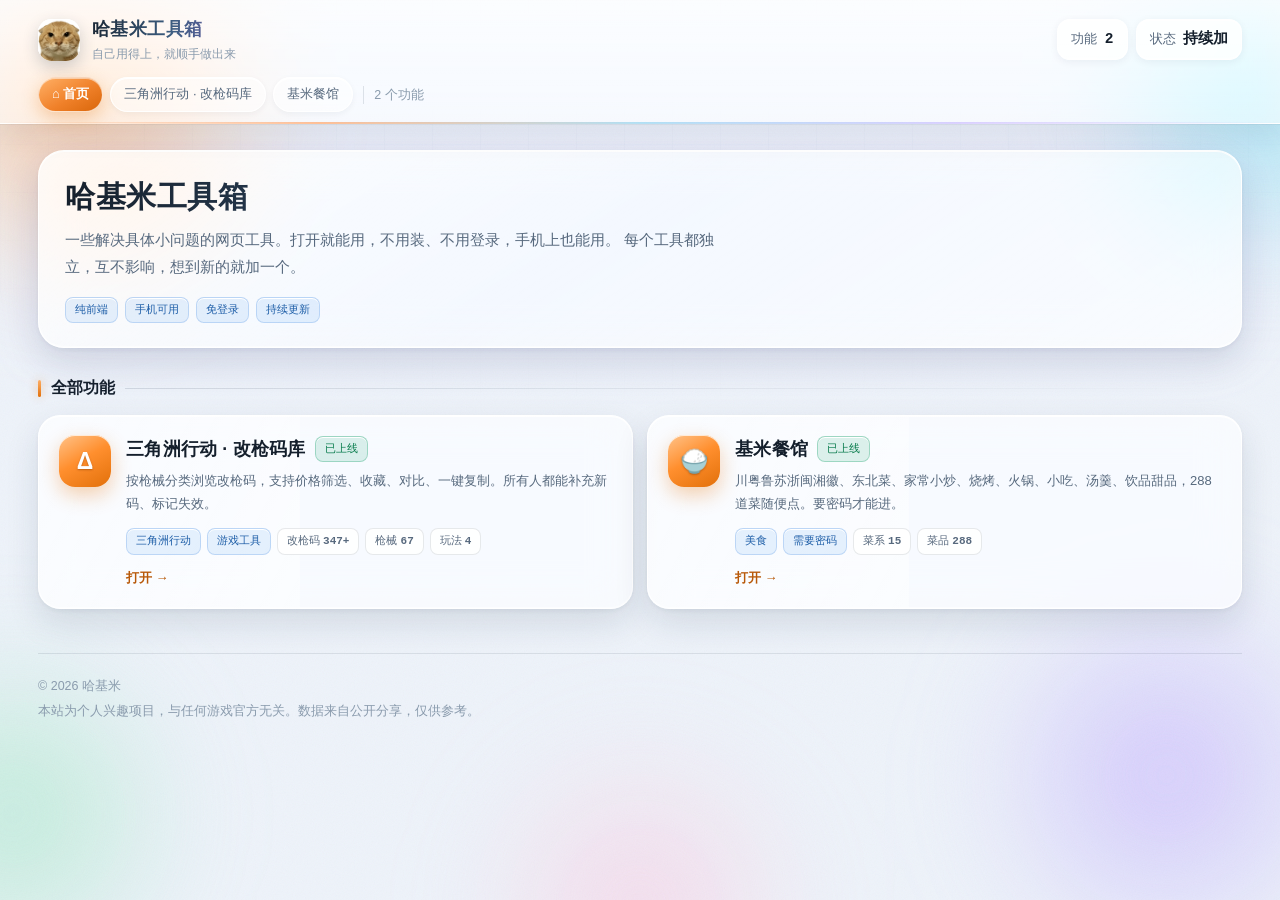
==== commit 7c14c753: "update docs/index.html" ====
--- a/docs/index.html
+++ b/docs/index.html
@@ -18,6 +18,26 @@
 <meta name="mobile-web-app-capable" content="yes" />
 <!-- /图标与 PWA -->
 <link rel="stylesheet" href="assets/theme.css" />
+<script>
+/* 立刻标上 .js，让 .reveal 的隐藏生效（无 JS 时不隐藏，内容照常显示） */
+document.documentElement.className += " js";
+/* 兜底一：site.js 要是没加载成功，1.8 秒后直接把内容显示出来 */
+setTimeout(function () {
+  if (window.SITE && window.SITE.reveal) return;
+  var l = document.querySelectorAll(".reveal");
+  for (var i = 0; i < l.length; i++) l[i].classList.add("in");
+}, 1800);
+/* 兜底二：3.5 秒后，凡是已经进了视口却还没显示的，直接显示。
+   （IntersectionObserver 极少出问题，但滚动浮现这种写法一旦失效就是整片空白，
+     所以宁可多留一道网。） */
+setTimeout(function () {
+  var l = document.querySelectorAll(".reveal:not(.in)");
+  for (var i = 0; i < l.length; i++) {
+    var r = l[i].getBoundingClientRect();
+    if (r.top < window.innerHeight && r.bottom > 0) l[i].classList.add("in");
+  }
+}, 3500);
+</script>
 </head>
 <body>
 <div class="grain"></div>
@@ -41,7 +61,7 @@
 
 <div class="wrap">
 
-  <section class="hero">
+  <section class="hero reveal">
     <h2>哈基米工具箱</h2>
     <p>
       一些解决具体小问题的网页工具。打开就能用，不用装、不用登录，手机上也能用。
@@ -55,7 +75,7 @@
     </div>
   </section>
 
-  <h3 class="sec-title">全部功能</h3>
+  <h3 class="sec-title reveal">全部功能</h3>
   <div class="feat-grid" id="featureList"></div>
 
   <footer class="site">
@@ -66,5 +86,8 @@
 </div>
 
 <script src="assets/site.js"></script>
+<script type="speculationrules">
+{"prerender":[{"where":{"href_matches":"/*"},"eagerness":"moderate"}]}
+</script>
 </body>
 </html>
--- a/docs/assets/theme.css
+++ b/docs/assets/theme.css
@@ -264,3 +264,114 @@
   .hero h2{font-size:24px}
   .feat-grid{grid-template-columns:1fr}
 }
+
+/* ============================================================
+   质感升级 + 性能优化
+   加在最后，覆盖前面的规则（不删原有代码，方便回退）
+   ============================================================ */
+
+/* ---------- ① 性能：把永久动画放进独立合成层 ---------- */
+/* body::before 是满屏的模糊光晕 + 无限动画。
+   不加 will-change 的话，每一帧都要重新算一次 blur(48px) —— 手机上最吃 GPU 的就是它。
+   加了这个，浏览器把模糊结果单独栅格化一次，之后只做 transform 位移。 */
+body::before{will-change:transform;backface-visibility:hidden}
+
+/* 固定定位、会动的那几个，也各自一层 */
+.toast,.totop,.cartbar{will-change:transform}
+
+/* ---------- ② 性能：小元件不做毛玻璃 ---------- */
+/* 原样式里 .stat / .btn / .copy / .icon-btn / .badge 都上了 backdrop-filter。
+   它们尺寸都很小（10~13px 的模糊），底下的背景已经被父级玻璃糊过一遍了，
+   再糊一次视觉上几乎看不出，但每一个都要单独开一层合成 —— 全站有 20 多处。
+   这里统一去掉，并把不透明度调高一点点补偿。 */
+.stat,.btn,.copy,.icon-btn,.badge,.tabs .tab,.panel{
+  backdrop-filter:none;-webkit-backdrop-filter:none}
+.stat{background:rgba(255,255,255,.82)}
+.btn{background:rgba(255,255,255,.84)}
+.btn.ghost{background:rgba(255,255,255,.62)}
+.copy{background:rgba(255,255,255,.88)}
+.icon-btn{background:rgba(255,255,255,.86)}
+.badge{background:rgba(255,255,255,.86)}
+
+/* ---------- ③ 性能：长列表跳过屏外渲染 ---------- */
+/* 改枪码页有 67 张枪卡、餐馆有几十道菜，屏幕外的本来不用布局和绘制。
+   contain-intrinsic-size 是给浏览器一个高度预估，避免滚动条乱跳；
+   auto 关键字会让它记住上次真实高度，越滚越准。 */
+.gun-card,.dish{
+  content-visibility:auto;
+  contain-intrinsic-size:auto 300px;
+}
+
+/* ---------- ④ 滚动进场 ---------- */
+/* 只在 JS 可用时才隐藏 —— <html> 上有 .js 才生效。
+   这样 JS 被禁用/加载失败时，内容照常显示，不会白屏。 */
+.js .reveal{opacity:0;transform:translateY(16px)}
+.js .reveal.in{
+  opacity:1;transform:none;
+  transition:opacity .58s cubic-bezier(.22,.72,.28,1),
+             transform .58s cubic-bezier(.22,.72,.28,1)}
+/* 依次错开一点，像"排队浮现" */
+.reveal[data-d="1"].in{transition-delay:.06s}
+.reveal[data-d="2"].in{transition-delay:.12s}
+.reveal[data-d="3"].in{transition-delay:.18s}
+.reveal[data-d="4"].in{transition-delay:.24s}
+
+/* ---------- ⑤ 顶栏滚动收缩 ---------- */
+header.top{transition:box-shadow .26s ease}
+.top-in{transition:padding .26s cubic-bezier(.22,.72,.28,1)}
+body.scrolled .top-in{padding-top:9px;padding-bottom:7px}
+body.scrolled header.top{
+  box-shadow:0 1px 0 rgba(20,40,65,.06),0 16px 40px rgba(20,40,65,.14),
+             inset 0 -1px 0 rgba(255,255,255,.6)}
+body.scrolled .brand .sub{opacity:0;height:0;margin:0;transform:translateY(-4px)}
+.brand .sub{transition:opacity .24s,height .24s,transform .24s,margin .24s}
+
+/* ---------- ⑥ 键盘焦点可见（也更好看） ---------- */
+:focus{outline:none}
+:focus-visible{
+  outline:2px solid rgba(226,112,10,.72);outline-offset:2px;border-radius:10px}
+
+/* ---------- ⑦ 按下反馈 ---------- */
+.btn:active,.copy:active,.icon-btn:active,.fnav a:active,.fcard:active,.copytab:active{
+  transform:translateY(0) scale(.975);transition-duration:.06s}
+
+/* ---------- ⑧ 更讲究的层次感 ---------- */
+/* 大块玻璃加一层极淡的内顶光，像真的有一层玻璃盖着 */
+.card::before,.fcard::before,.hero::before{
+  content:"";position:absolute;left:8%;right:8%;top:0;height:1px;pointer-events:none;
+  background:linear-gradient(90deg,transparent,rgba(255,255,255,.95) 22%,
+             rgba(255,255,255,.85) 78%,transparent)}
+/* 卡片悬浮时那圈暖色辉光再柔一点 */
+.fcard:hover,.card:hover{
+  box-shadow:var(--inset),0 28px 56px rgba(20,40,65,.2),
+             0 0 0 1px rgba(255,255,255,.75),
+             0 0 36px rgba(255,168,96,.28)}
+.hero{
+  background:linear-gradient(148deg,rgba(255,255,255,.86),
+             rgba(255,255,255,.52) 46%,rgba(255,255,255,.72));
+  box-shadow:var(--inset),var(--shadow),0 0 60px rgba(186,166,255,.16)}
+
+/* ---------- ⑨ 顶栏底部那道彩线改成"滚动进度" ---------- */
+/* 打底那条：就是原来那道彩线，保持原样（页面顶部也看得见） */
+header.top::after{
+  background:linear-gradient(90deg,transparent,rgba(255,150,80,.6),
+             rgba(120,200,235,.55),rgba(186,166,255,.5),transparent)}
+/* 上面再叠一条更亮更饱和的，随滚动从左边长出来 —— 当进度条用。
+   ::before 在这个 header 上没人用过，可以放心占。 */
+header.top::before{content:"";position:absolute;left:0;right:0;top:0;height:3px;
+  z-index:1;pointer-events:none;border-radius:0 2px 2px 0;
+  background:linear-gradient(90deg,rgba(255,140,60,.98),rgba(90,190,235,.95),
+             rgba(170,145,255,.95));
+  box-shadow:0 1px 10px rgba(226,112,10,.45);
+  transform-origin:0 50%;transform:scaleX(var(--prog,0));
+  transition:transform .1s linear}
+body.no-prog header.top::before{display:none}
+
+/* ---------- ⑩ 数字滚动时不要跳字 ---------- */
+.stat b{font-variant-numeric:tabular-nums}
+
+@media (prefers-reduced-motion:reduce){
+  .js .reveal{opacity:1!important;transform:none!important}
+  header.top::before{transform:scaleX(1)!important}
+  body::before{will-change:auto}
+}
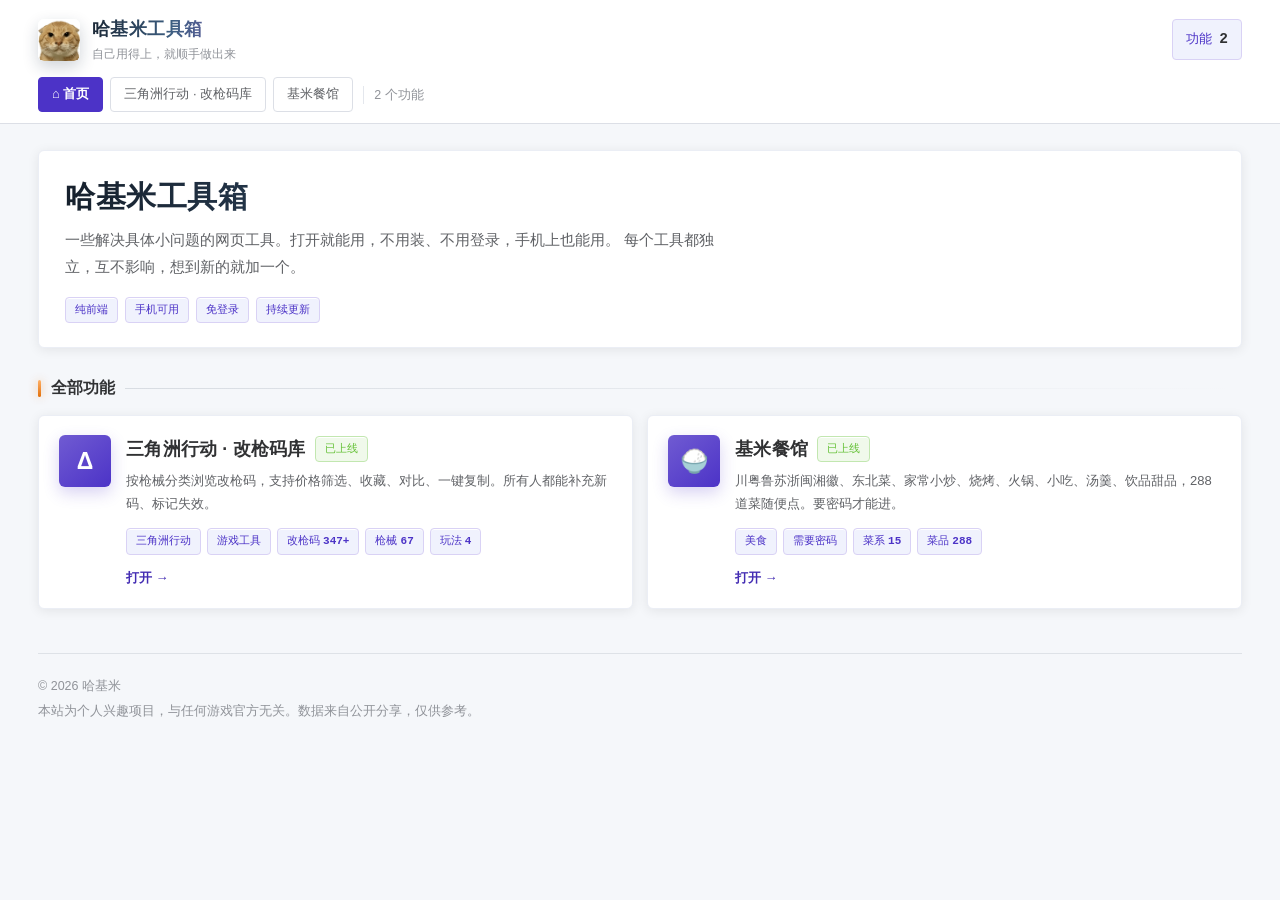
==== commit 8b605a59: "update docs/index.html" ====
--- a/docs/index.html
+++ b/docs/index.html
@@ -38,6 +38,8 @@
   }
 }, 3500);
 </script>
+<!-- 皮肤层：只改配色/圆角/阴影，删掉这行就回原样 -->
+<link rel="stylesheet" href="assets/skin.css" />
 </head>
 <body>
 <div class="grain"></div>
@@ -53,7 +55,7 @@
     </a>
     <div class="stats">
       <div class="stat">功能 <b id="s-feat">0</b></div>
-      <div class="stat">状态 <b>持续加</b></div>
+      
     </div>
   </div>
   <nav class="fnav" id="siteNav"></nav>
--- a/docs/assets/skin.css
+++ b/docs/assets/skin.css
@@ -0,0 +1,155 @@
+/* ============================================================
+   哈基米工具箱 · 皮肤层（designverse 风格）
+   ------------------------------------------------------------
+   参照 designverse.com.cn（Element UI + 紫 #4C33C7）提炼：
+     主色紫 / Element 四级灰阶 / 4~6px 小圆角 / 平面化 / 极轻阴影
+
+   为什么单独一个文件：
+     主题（theme.css）负责结构和布局，这个文件只负责"皮"。
+     想反悔：删掉本文件 + 各页面 head 里那行 <link> 就回到原样。
+
+   为什么大量用 !important：
+     改枪码页自己 <style> 里的规则很具体（.gun-card::after 之类），
+     普通优先级压不住。皮肤层要保证盖得住，所以直接上 !important。
+     这个文件只覆盖颜色/圆角/阴影/装饰，不碰任何布局尺寸。
+   ============================================================ */
+
+:root{
+  /* ---- 主色：橙 -> 紫（取自 designverse #4C33C7）---- */
+  --accent:#4C33C7;
+  --accent2:#442DB3;
+  --star:#E6A23C;
+  --bad:#F56C6C;
+  --ok:#67C23A;
+  --cyan:#4C33C7;
+
+  /* ---- 文字：Element 四级灰阶 ---- */
+  --txt:#303133;
+  --dim:#606266;
+  --dim2:#909399;
+
+  /* ---- 底 & 卡片：平面化，不用玻璃 ---- */
+  --bg:#F5F7FA;
+  --glass:#FFFFFF;
+  --glass-2:#FFFFFF;
+  --rim:#DCDFE6;
+  --rim-2:#E4E7ED;
+  --blur:none;
+
+  /* ---- 阴影：Element 经典卡片阴影 ---- */
+  --shadow:0 2px 12px 0 rgba(0,0,0,.08);
+  --inset:none;
+
+  /* ---- 圆角：22px -> 6px ---- */
+  --radius:6px;
+}
+
+/* ① 干掉所有装饰：七彩光晕、网格、颗粒噪点 */
+body::before,body::after,.grain{display:none!important}
+html,body{background:#F5F7FA!important}
+
+/* ② 干掉所有毛玻璃（designverse 是纯平面） */
+*,*::before,*::after{
+  backdrop-filter:none!important;-webkit-backdrop-filter:none!important}
+
+/* ③ 曲线拉直：不要漂移、不要浮起 */
+*,*::before,*::after{
+  animation:none!important;
+  transition-property:background-color,border-color,color,box-shadow!important;
+  transition-duration:.15s!important}
+.fcard:hover,.card:hover,.gun-card:hover{transform:none!important}
+
+/* ④ 顶栏：白底 + 一条发丝线，没有渐变没有彩虹 */
+header.top{
+  background:#FFFFFF!important;
+  border-bottom:1px solid #DCDFE6!important;
+  box-shadow:none!important}
+header.top::after,header.top::before{display:none!important}
+body.scrolled header.top{box-shadow:0 2px 12px 0 rgba(0,0,0,.06)!important}
+
+/* ⑤ 圆角收紧到 4~6px */
+.mark,.mark.has-img{border-radius:6px!important}
+.brand .mark img,.mark.has-img img{border-radius:6px!important}
+.btn,.copy,.icon-btn,.tab,.badge,.stat,.badge.ftag,
+.badge.st-online,.badge.st-beta,.copytab,button,input,select{
+  border-radius:4px!important}
+.card,.fcard,.hero,.panel,.gun-card,.modal,.box,.notice,.usage{
+  border-radius:6px!important}
+
+/* ⑥ 按钮 -> Element 主按钮 */
+.btn{background:#4C33C7!important;color:#fff!important;
+  border:1px solid #4C33C7!important;box-shadow:none!important}
+.btn:hover{background:#442DB3!important;border-color:#442DB3!important}
+.btn.ghost{background:#fff!important;color:#4C33C7!important;
+  border:1px solid #4C33C7!important}
+.btn.ghost:hover{background:#F0F2FD!important}
+
+/* ⑦ 标签 -> Element tag（浅紫底 + 紫字 + 细边） */
+.badge,.badge.ftag,.badge.st-online,.badge.st-beta,.stat{
+  background:#F0F2FD!important;color:#4C33C7!important;
+  border:1px solid #D9D2F5!important;font-weight:500!important}
+.badge.st-online{background:#F0F9EB!important;color:#67C23A!important;
+  border-color:#C2E7B0!important}
+
+/* ⑧ 卡片：白底 + 发丝边 + Element 阴影 */
+.card,.fcard,.hero,.gun-card{
+  background:#FFFFFF!important;border:1px solid #EBEEF5!important;
+  box-shadow:0 2px 12px 0 rgba(0,0,0,.08)!important}
+.card::before,.fcard::before,.hero::before{display:none!important}
+
+/* ⑨ 输入框 -> Element input */
+input,select,textarea{
+  background:#FFFFFF!important;border:1px solid #DCDFE6!important;
+  color:#303133!important;box-shadow:none!important}
+input:focus,select:focus,textarea:focus{
+  border-color:#4C33C7!important;box-shadow:0 0 0 2px rgba(76,51,199,.12)!important}
+
+/* ⑩ 选中态一律浅紫 */
+.tabs .tab.on,.tab.on,.copy.on{
+  background:#4C33C7!important;color:#fff!important;border-color:#4C33C7!important}
+
+/* ⑪ 滚动进场那套没意义了，直接显示 */
+.reveal{opacity:1!important;transform:none!important}
+
+/* ⑫ 补漏：改枪码页自己的 <style> 里有橙色残留，优先级比我上面高，这里逐条压掉 */
+.notice{background:#F0F2FD!important;border-color:#D9D2F5!important}
+.gun-card::before,.gun-card::after,.detail-head::before,.card-title::before,
+.cat-title::before{background:none!important;opacity:0!important;box-shadow:none!important}
+.cat-title::before{background:#4C33C7!important;opacity:1!important}
+.gun-card:hover{border-color:#C6BBF0!important;
+  box-shadow:0 4px 16px rgba(76,51,199,.13)!important;transform:none!important}
+.gc-pricebar{background:#EBEEF5!important}
+.gc-pricebar i{background:#705BD2!important}
+.gc-pricebar i:nth-child(3){background:#4C33C7!important}
+.badge.price.t-mid{background:#F0F2FD!important;color:#4C33C7!important;
+  border-color:#D9D2F5!important}
+.badge.price.t-high{background:#FDF6EC!important;color:#E6A23C!important;
+  border-color:#F5DAB1!important}
+.badge.gone,.badge.del{background:#FEF0F0!important;color:#F56C6C!important;
+  border-color:#FBC4C4!important}
+.build-item:hover .bi-code{color:#4C33C7!important}
+.icon-btn.cmp.on{background:#4C33C7!important;color:#fff!important;
+  border-color:#4C33C7!important}
+.icon-btn.edit:hover{color:#4C33C7!important;border-color:#4C33C7!important}
+.icon-btn.del:hover{color:#F56C6C!important;border-color:#F56C6C!important}
+.fixed-gun{background:#F0F2FD!important;color:#4C33C7!important;
+  border-color:#D9D2F5!important}
+.gc-go,.gc-more{color:#4C33C7!important}
+.ficon{background:linear-gradient(140deg,#705BD2,#4C33C7)!important;
+  box-shadow:0 6px 16px rgba(76,51,199,.24)!important}
+.fcard:hover{box-shadow:0 4px 16px rgba(76,51,199,.12)!important;transform:none!important}
+.hero-tags .badge,.stats .stat{background:#F0F2FD!important;color:#4C33C7!important;
+  border-color:#D9D2F5!important}
+/* 顶栏那条彩虹进度线也去掉 */
+header.top::after,header.top::before{display:none!important}
+
+/* ⑬ 最后几处橙：导航胶囊、功能图标 */
+.fnav a{border-radius:4px!important;background:#FFFFFF!important;
+  border:1px solid #DCDFE6!important;box-shadow:none!important;color:#606266!important}
+.fnav a:hover{background:#F0F2FD!important;color:#4C33C7!important;transform:none!important}
+.fnav a.on{background:#4C33C7!important;color:#fff!important;
+  border-color:#4C33C7!important;box-shadow:none!important}
+.fnav .sep{background:#E4E7ED!important}
+.ficon{background:linear-gradient(140deg,#705BD2,#4C33C7)!important;
+  border-radius:6px!important;box-shadow:0 6px 16px rgba(76,51,199,.22)!important;
+  text-shadow:none!important}
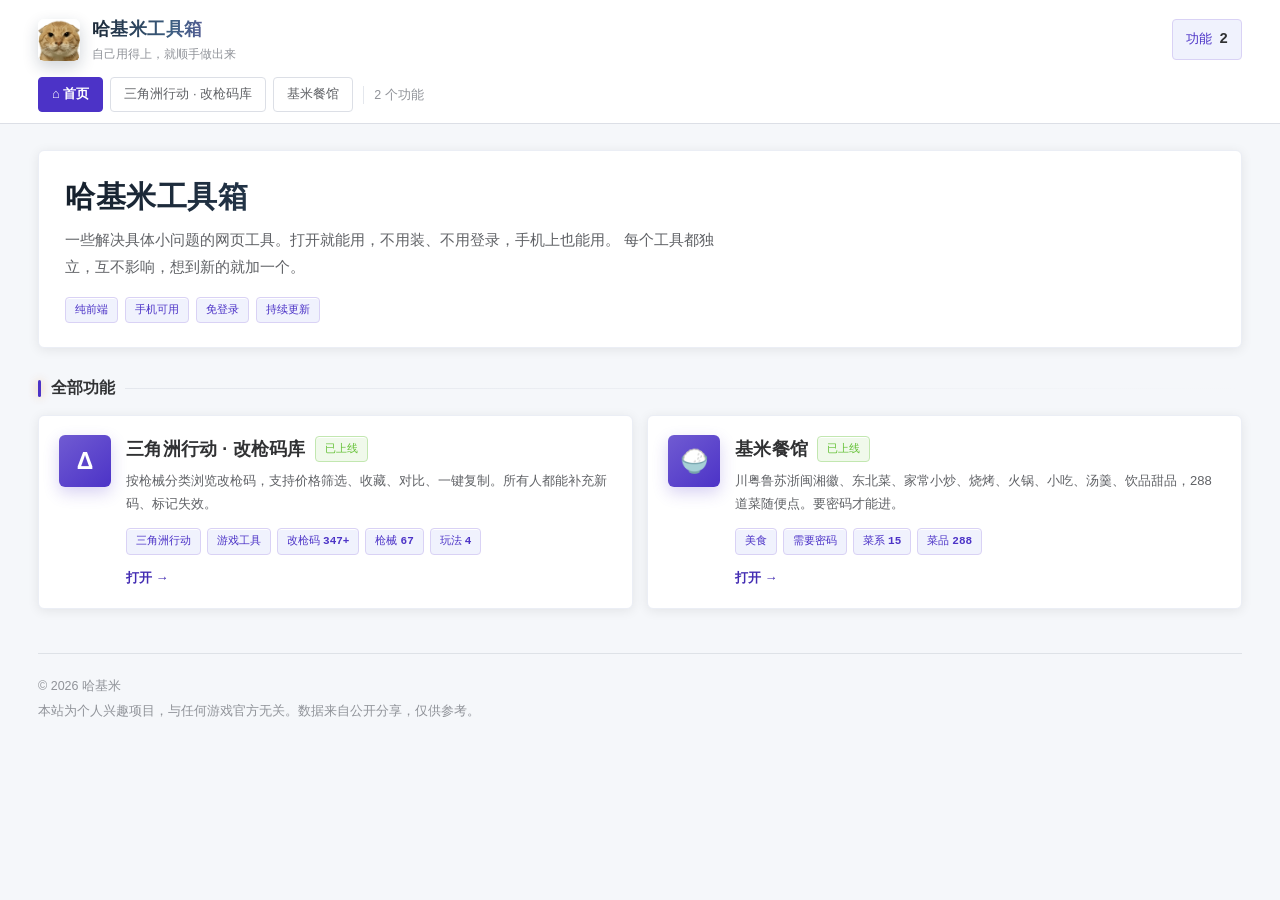
==== commit 3db555ed: "update docs/index.html" ====
--- a/docs/index.html
+++ b/docs/index.html
@@ -40,6 +40,7 @@
 </script>
 <!-- 皮肤层：只改配色/圆角/阴影，删掉这行就回原样 -->
 <link rel="stylesheet" href="assets/skin.css" />
+<link rel="stylesheet" href="assets/mobile.css" />
 </head>
 <body>
 <div class="grain"></div>
--- a/docs/assets/skin.css
+++ b/docs/assets/skin.css
@@ -153,3 +153,19 @@
 .ficon{background:linear-gradient(140deg,#705BD2,#4C33C7)!important;
   border-radius:6px!important;box-shadow:0 6px 16px rgba(76,51,199,.22)!important;
   text-shadow:none!important}
+
+/* ⑭ 「全部功能」标题前的小竖条：橙 -> 紫 */
+.sec-title::before{background:#4C33C7!important}
+.sec-title::after{background:linear-gradient(90deg,#E4E7ED,transparent)!important}
+
+/* ============================================================
+   ⑮ 基米餐馆页自己的橙色残留（该页有独立 <style>）
+   ============================================================ */
+.side button.on{background:#F0F2FD!important;color:#4C33C7!important;
+  border-color:#D9D2F5!important}
+.gate input:focus,.bar input[type=search]:focus{border-color:#4C33C7!important;
+  box-shadow:0 0 0 2px rgba(76,51,199,.12)!important}
+.dish.in{background:#F0F2FD!important;border-color:#4C33C7!important}
+.step button:hover:not(:disabled){background:#4C33C7!important;color:#fff!important;
+  border-color:#4C33C7!important}
+.gate .lock{color:#4C33C7!important}
--- a/docs/assets/mobile.css
+++ b/docs/assets/mobile.css
@@ -0,0 +1,76 @@
+/* ============================================================
+   哈基米工具箱 · 手机端收紧
+   ------------------------------------------------------------
+   为什么单独一个文件、而且要最后加载：
+     theme.css 在页面自己的 <style> 之前加载，同优先级下**会被压住**。
+     改枪码页和餐馆页各自都写了 .tabs / .chips / .panel / .notice 的样式，
+     所以把手机端规则写在 theme.css 里对它们无效。
+     放在最后加载的一层，才能稳定盖住。
+
+   文件分工：
+     theme.css   结构、布局基础
+     skin.css    配色、圆角、阴影
+     mobile.css  手机端收紧（本文件，最后加载）
+   ============================================================ */
+
+/* 手机端短标题（桌面上不显示） */
+.h1-mob{display:none}
+
+@media (max-width:620px){
+
+  /* ---------- 顶栏：175px -> 87px ---------- */
+  /* 原来 .top-in 是 flex-wrap:wrap，统计条放不下就独占一行，白吃 41px */
+  .top-in{padding:8px 14px 7px;gap:9px;flex-wrap:nowrap;align-items:center}
+  .brand{gap:8px;flex:1 1 auto;min-width:0}
+  .brand .mark,
+  .brand .mark.has-img{width:32px;height:32px;flex:0 0 32px;border-radius:8px}
+  .brand h1,.brand .bt{font-size:15px;white-space:nowrap;overflow:hidden;
+    text-overflow:ellipsis;letter-spacing:0}
+  .brand .sub{display:none}                    /* 副标题：手机上省掉 */
+  .h1-full{display:none}                       /* 长标题换短的，免得被截断 */
+  .h1-mob{display:inline}
+
+  /* 统计条：不换行、变小、能横滑 */
+  .stats{flex:0 1 auto;gap:5px;flex-wrap:nowrap;overflow-x:auto;
+    scrollbar-width:none;-ms-overflow-style:none}
+  .stats::-webkit-scrollbar{display:none}
+  .stat{font-size:11.5px;padding:4px 8px;white-space:nowrap;flex:0 0 auto}
+  .stat b{font-size:12px}
+  .stats .stat[data-mhide]{display:none}       /* 改枪码页藏掉「枪械」「收录」 */
+
+  /* 导航：一整行横滑，不折行；末尾的「N 个功能」去掉 */
+  .fnav{flex-wrap:nowrap;overflow-x:auto;padding:0 14px 7px;margin:0;
+    scrollbar-width:none;-ms-overflow-style:none}
+  .fnav::-webkit-scrollbar{display:none}
+  .fnav a{flex:0 0 auto;font-size:12.5px;padding:5px 11px;border-radius:999px}
+  .fnav .sep{display:none}
+  .fnav > span{display:none}
+
+  /* 再滚就再收一点 */
+  body.scrolled .top-in{padding-top:6px;padding-bottom:5px}
+
+  /* ---------- 筛选区：横滑，不再折成好几行 ---------- */
+  /* 用负边距顶到屏幕两边，滑起来更像原生控件 */
+  .tabs,.chips{
+    flex-wrap:nowrap;overflow-x:auto;overscroll-behavior-x:contain;
+    scrollbar-width:none;-ms-overflow-style:none;
+    margin-left:-14px;margin-right:-14px;
+    padding:0 14px 6px;
+  }
+  .tabs::-webkit-scrollbar,.chips::-webkit-scrollbar{display:none}
+  .tabs > *,.chips > *{flex:0 0 auto}
+
+  /* 筛选面板挤紧：价格条独占一行，其余并排 */
+  .panel{padding:11px 13px}
+  .panel .row{gap:7px 9px}
+  .panel .row .price-box{flex:1 1 100%}
+  .panel .row .chk{flex:0 0 auto;font-size:12px}
+  .panel .row .btn{padding:7px 13px;font-size:12.5px}
+
+  /* 使用须知那条提示收一点 */
+  .notice{margin-bottom:9px}
+  .notice summary{padding:9px 13px;font-size:13px}
+
+  /* 分组标题（步枪 / 冲锋枪 …）收紧 */
+  .cat-title{margin:15px 0 9px}
+}
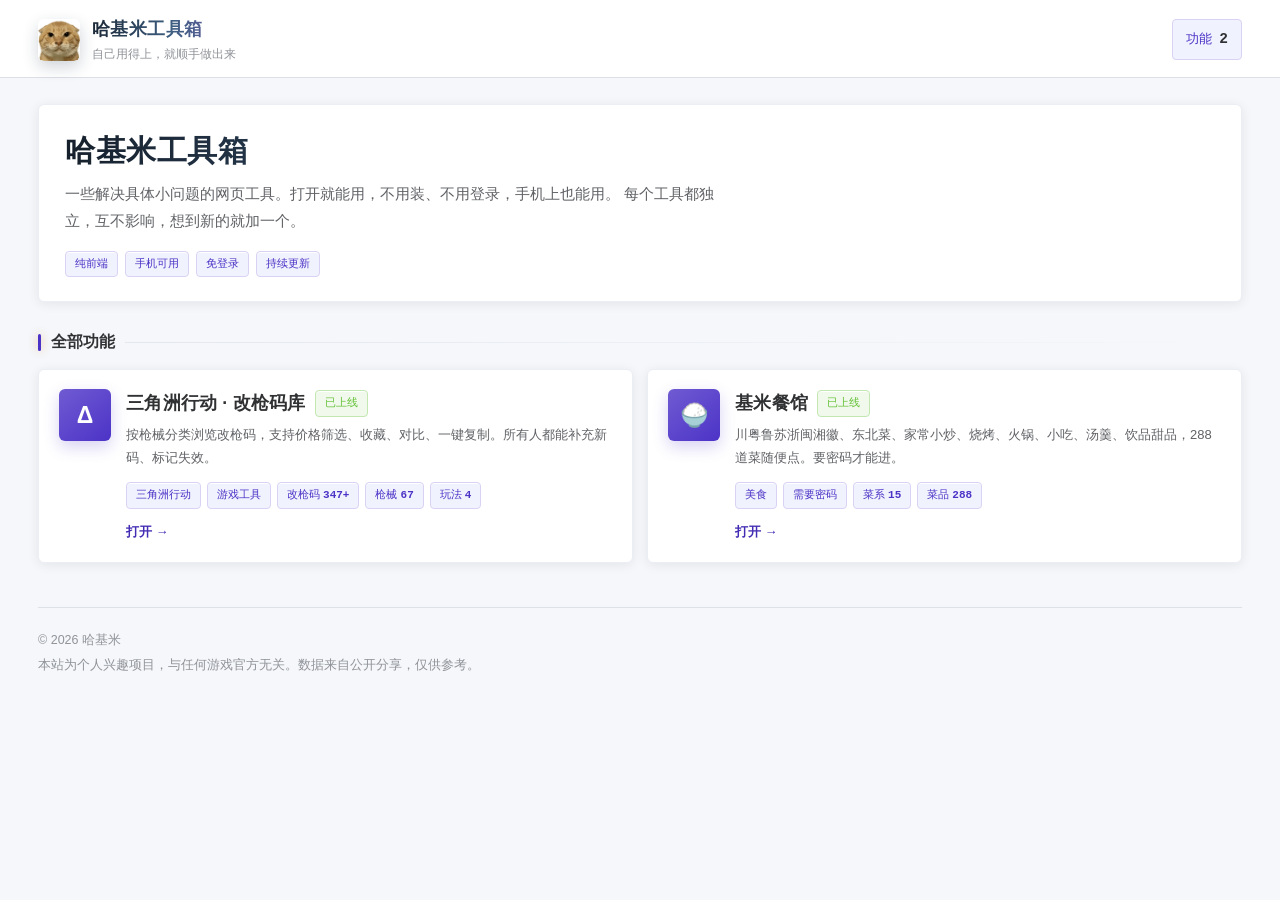
==== commit 3f3deda9: "update docs/index.html" ====
--- a/docs/index.html
+++ b/docs/index.html
@@ -47,7 +47,7 @@
 
 <header class="top">
   <div class="top-in">
-    <a class="brand" href="./">
+    <a class="brand" href="./" title="返回工具箱首页">
       <div class="mark has-img"><img src="icons/icon-192.png" alt="哈基米工具箱" width="42" height="42" /></div>
       <div>
         <h1>哈基米工具箱</h1>
@@ -55,11 +55,10 @@
       </div>
     </a>
     <div class="stats">
-      <div class="stat">功能 <b id="s-feat">0</b></div>
+      <div class="stat" data-mhide>功能 <b id="s-feat">0</b></div>
       
     </div>
   </div>
-  <nav class="fnav" id="siteNav"></nav>
 </header>
 
 <div class="wrap">
--- a/docs/assets/theme.css
+++ b/docs/assets/theme.css
@@ -375,3 +375,7 @@
   header.top::before{transform:scaleX(1)!important}
   body::before{will-change:auto}
 }
+
+/* ---------- 品牌块收缩修复（桌面也要，不只手机）---------- */
+.brand > div{min-width:0}
+.brand h1,.brand .bt{overflow:hidden;text-overflow:ellipsis}
--- a/docs/assets/skin.css
+++ b/docs/assets/skin.css
@@ -169,3 +169,13 @@
 .step button:hover:not(:disabled){background:#4C33C7!important;color:#fff!important;
   border-color:#4C33C7!important}
 .gate .lock{color:#4C33C7!important}
+
+/* ============================================================
+   ⑯ 品牌块（猫头像 + 标题）当「回首页」按钮
+   顶部导航行去掉了，回首页就靠点它。
+   ============================================================ */
+.brand{transition:opacity .15s ease}
+.brand:hover{opacity:.8}
+.brand:active{opacity:.7;transform:scale(.985)}
+.brand .mark{transition:transform .15s ease}
+.brand:hover .mark{transform:scale(1.05)}
--- a/docs/assets/mobile.css
+++ b/docs/assets/mobile.css
@@ -34,8 +34,19 @@
   .stats{flex:0 1 auto;gap:5px;flex-wrap:nowrap;overflow-x:auto;
     scrollbar-width:none;-ms-overflow-style:none}
   .stats::-webkit-scrollbar{display:none}
-  .stat{font-size:11.5px;padding:4px 8px;white-space:nowrap;flex:0 0 auto}
-  .stat b{font-size:12px}
+  .stat{font-size:11px;padding:3px 7px;white-space:nowrap;flex:0 0 auto;
+    letter-spacing:-.2px}
+  .stat b{font-size:11.5px}
+  /* 管理员按钮的「管理员」三个字手机上省掉，只留「登录」 */
+  .st-full{display:none}
+  /* 品牌标题优先保住。
+     实测 .stats 会被撑到 278px（内容只有 ~129px），把品牌挤到只剩 75px，
+     标题只能显示「基…」。所以两边都给硬约束：
+       .brand  flex-basis:0%  -> 完全按剩余空间分配
+       .stats  max-width:52%  -> 不管谁来撑，最多占一半多一点 */
+  .brand{flex:1 1 0%;min-width:0;overflow:hidden}
+  .stats{flex:0 1 auto;min-width:0;max-width:52%}
+  .brand h1,.brand .bt{font-size:14.5px}
   .stats .stat[data-mhide]{display:none}       /* 改枪码页藏掉「枪械」「收录」 */
 
   /* 导航：一整行横滑，不折行；末尾的「N 个功能」去掉 */
@@ -74,3 +85,8 @@
   /* 分组标题（步枪 / 冲锋枪 …）收紧 */
   .cat-title{margin:15px 0 9px}
 }
+
+/* 手机端品牌标题和统计条重叠的修复：
+   .brand 内层 div 缺 min-width:0，flex 布局下它不肯收缩到内容宽度以下，
+   于是标题溢出压到统计条上。补上 min-width:0 让 ellipsis 正常生效。 */
+.brand > div{min-width:0}
